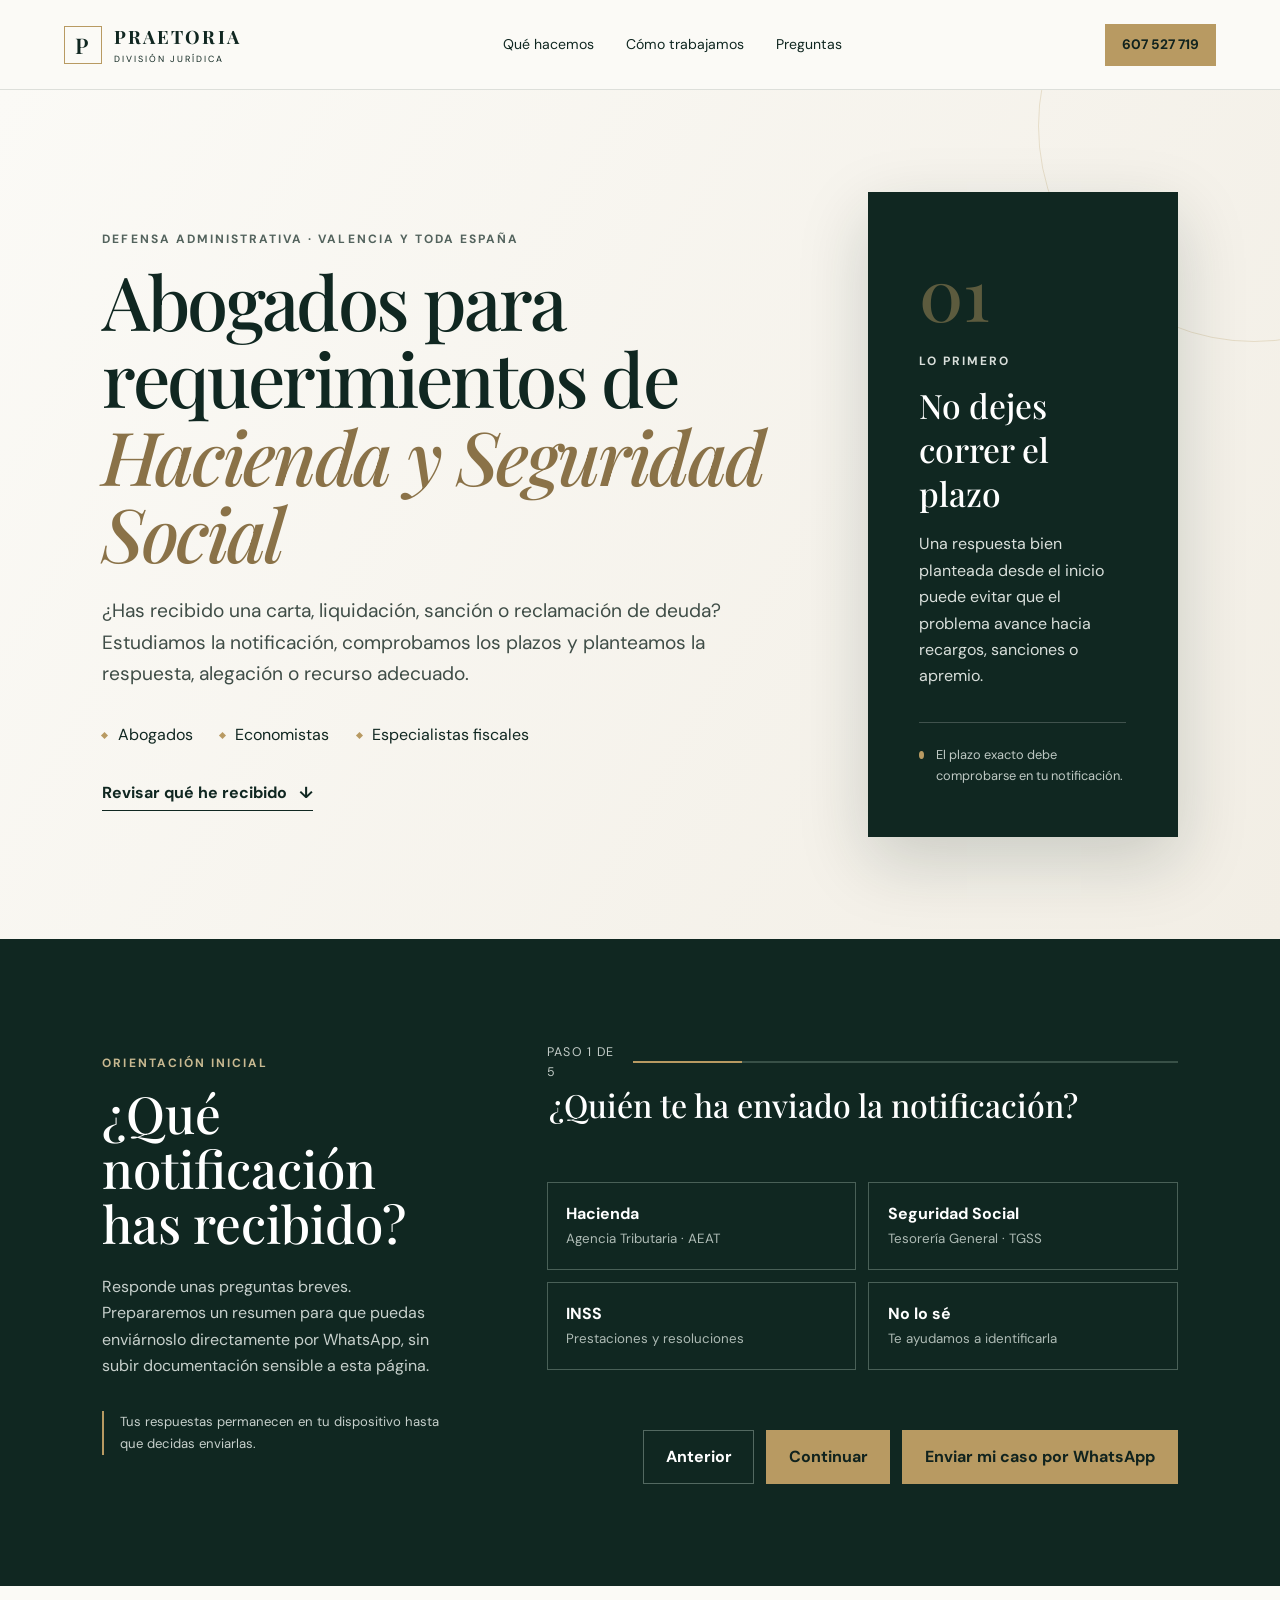
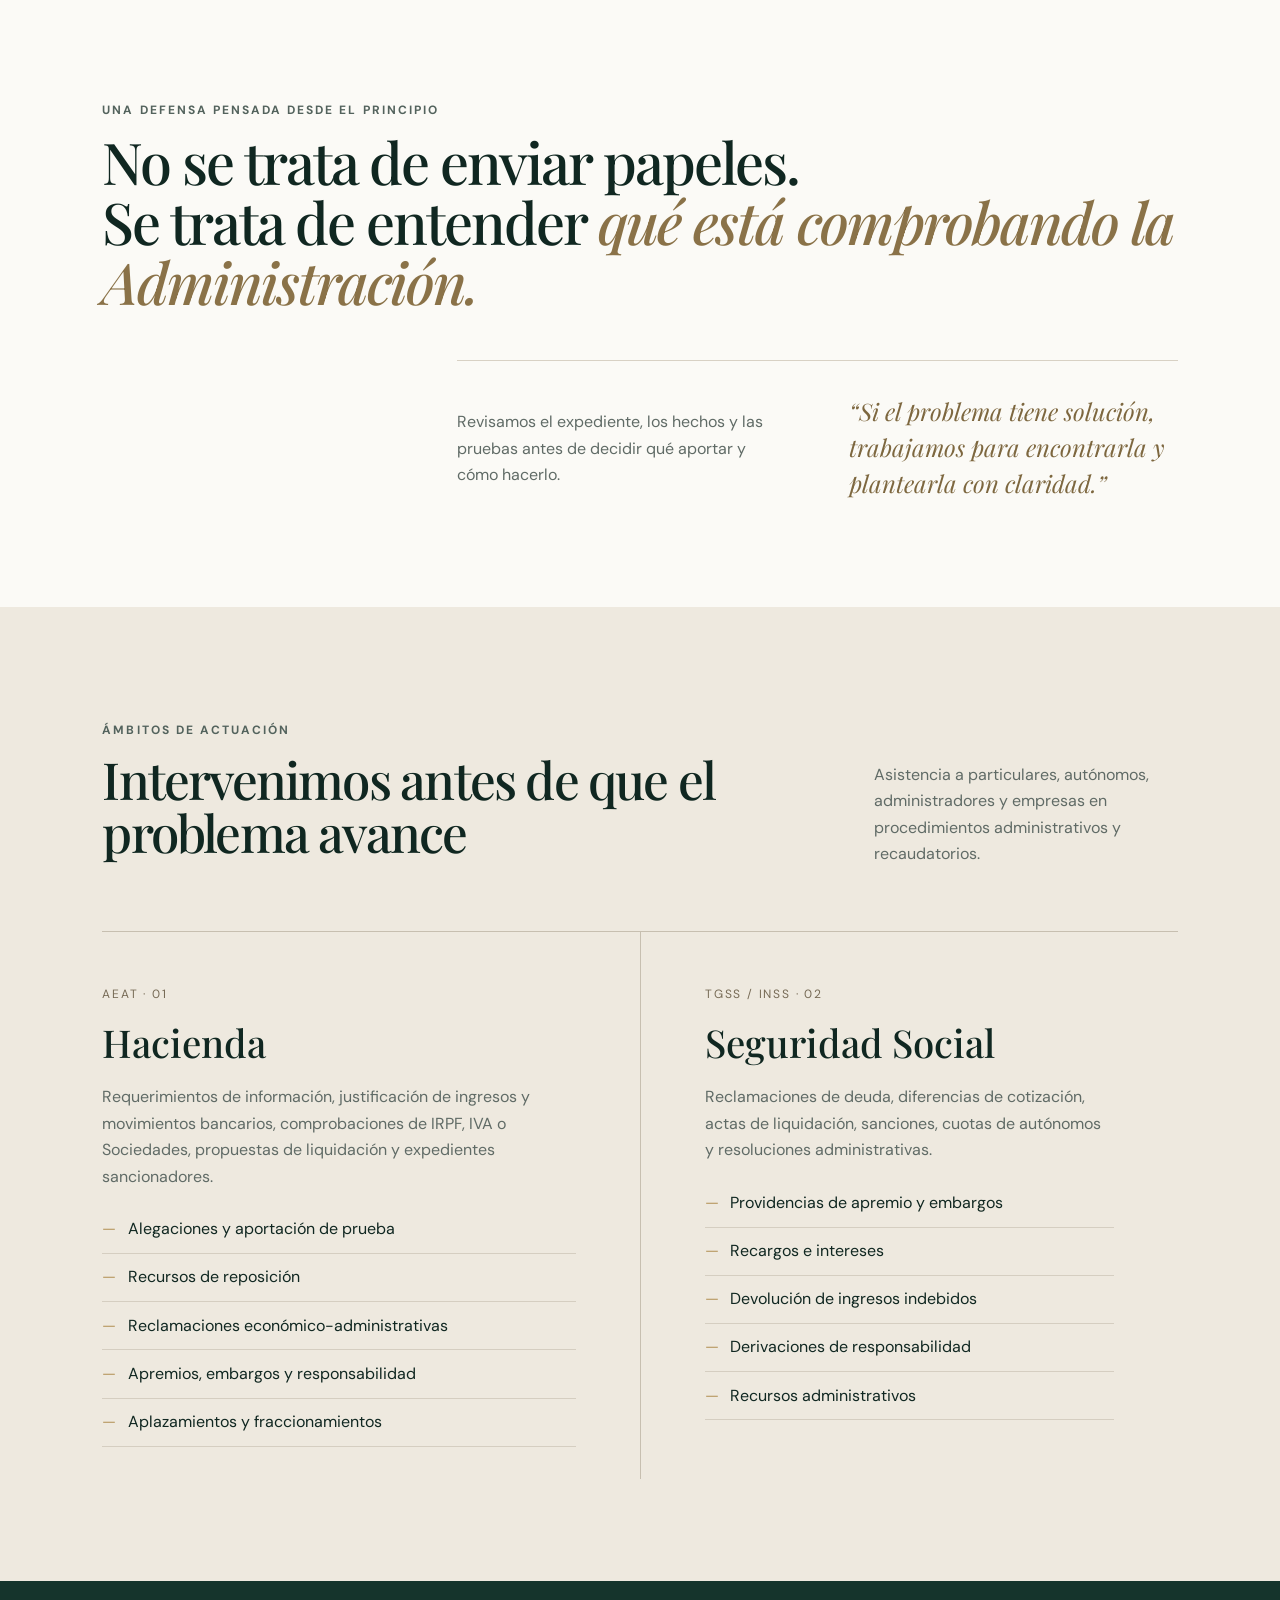
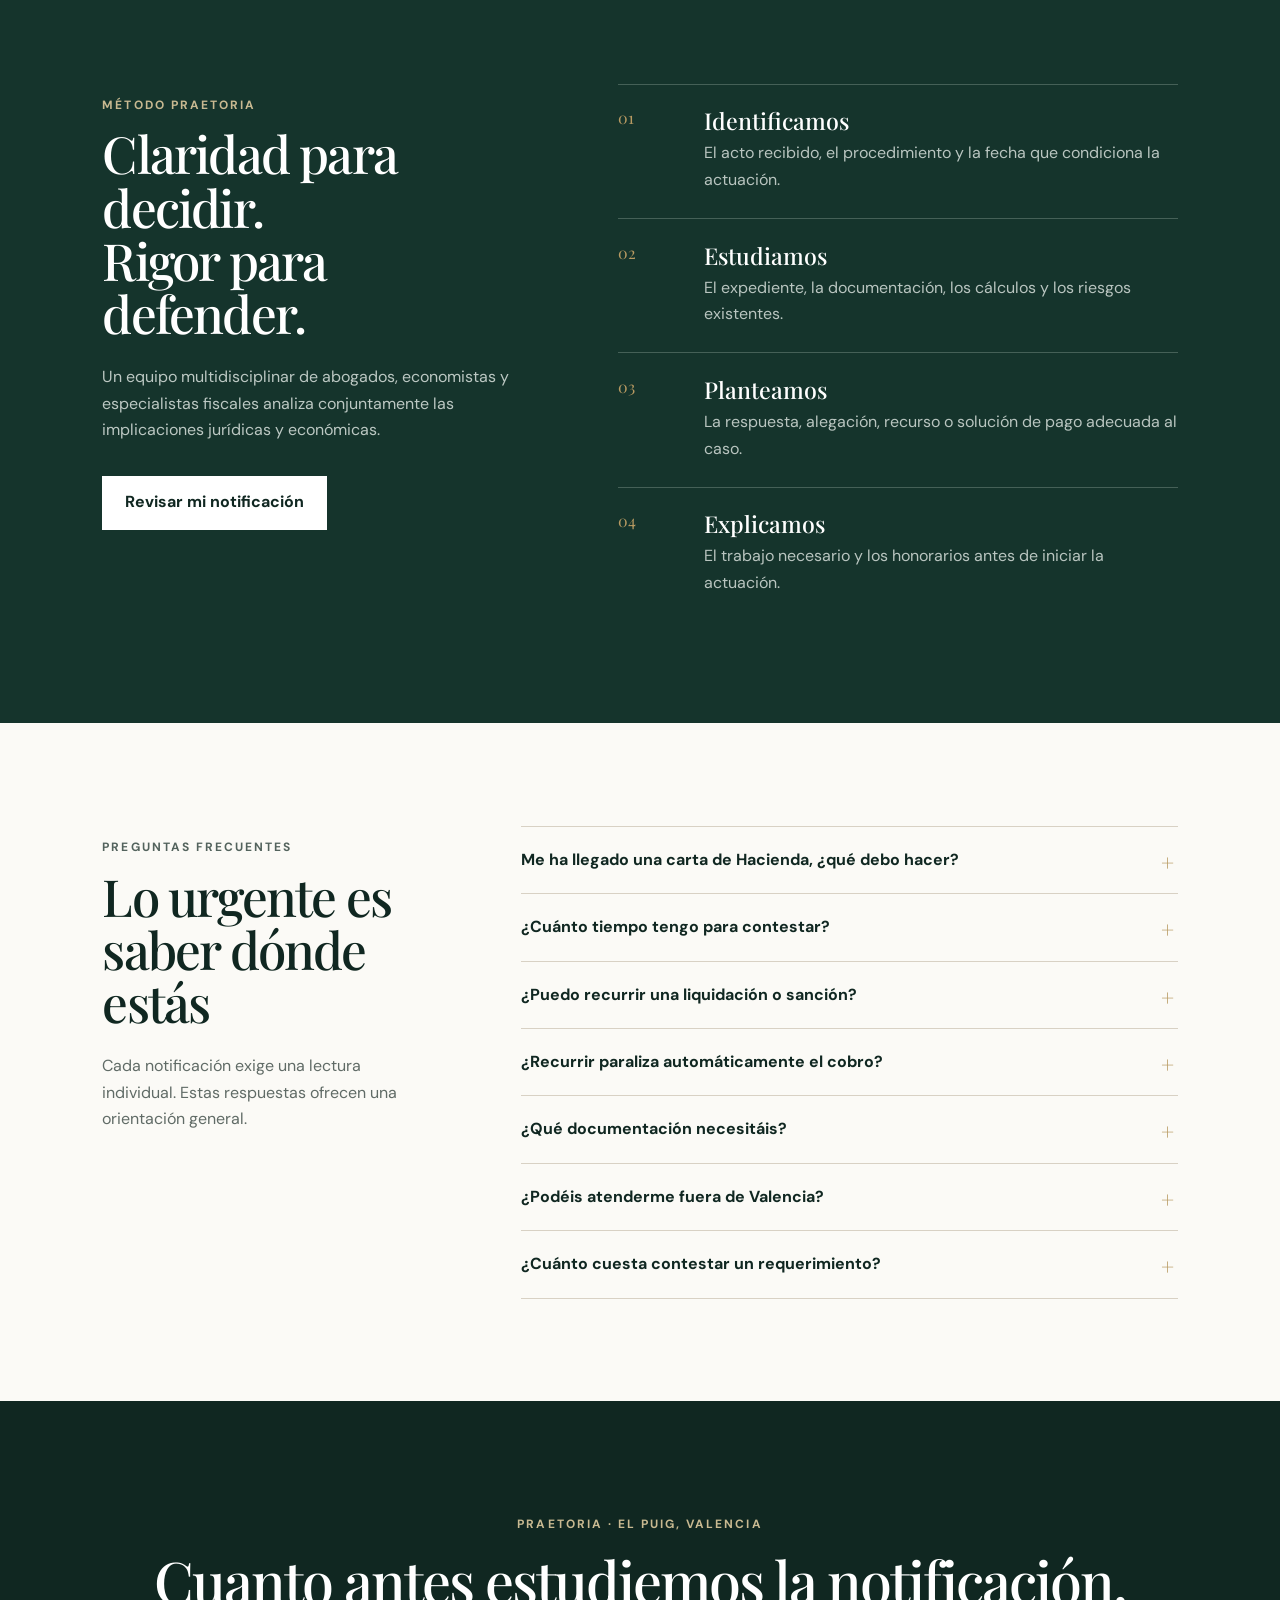
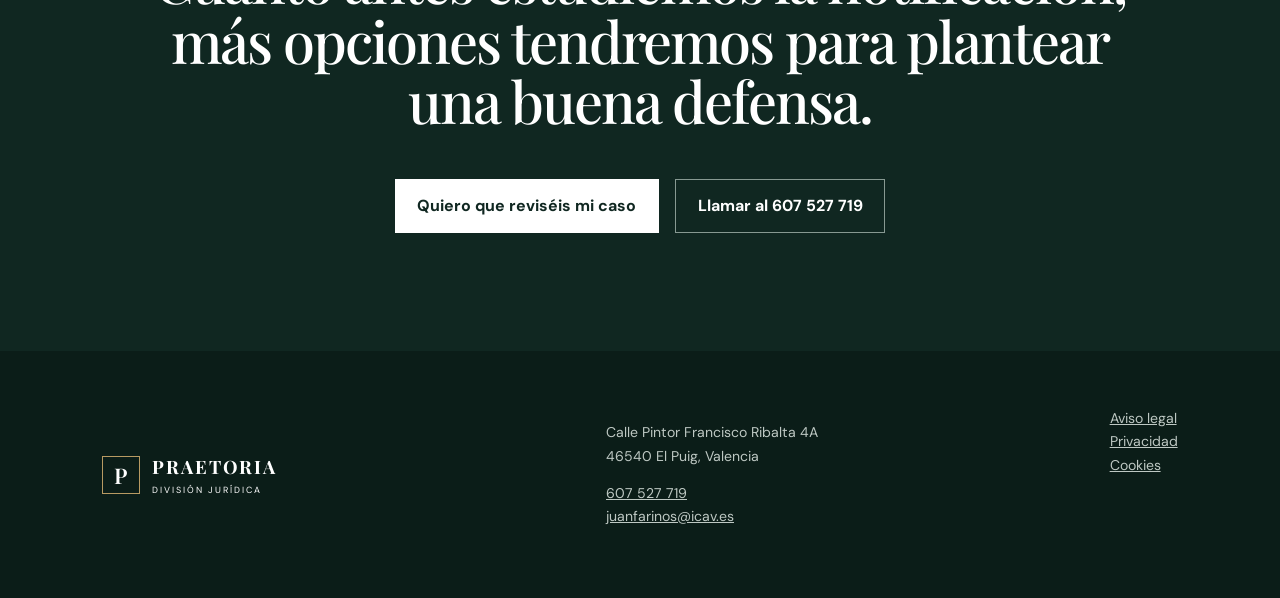
==== index.html @ a4f9fd71 "Add index.html" ====
<!doctype html>
<html lang="es">
<head>
  <meta charset="utf-8">
  <meta name="viewport" content="width=device-width,initial-scale=1">
  <title>Abogado Hacienda y Seguridad Social en Valencia | PRAETORIA</title>
  <meta name="description" content="¿Has recibido un requerimiento, liquidación, sanción o deuda de Hacienda o Seguridad Social? Estudiamos tu caso, los plazos y la respuesta adecuada.">
  <meta name="robots" content="index,follow,max-image-preview:large">
  <link rel="canonical" href="https://praetoriaabogados.es/abogado-hacienda-seguridad-social-valencia/">
  <meta property="og:type" content="website">
  <meta property="og:locale" content="es_ES">
  <meta property="og:title" content="Abogado Hacienda y Seguridad Social en Valencia | PRAETORIA">
  <meta property="og:description" content="Revisamos la notificación, los plazos y las opciones para responder, alegar o recurrir.">
  <meta property="og:url" content="https://praetoriaabogados.es/abogado-hacienda-seguridad-social-valencia/">
  <meta name="theme-color" content="#102721">
  <link rel="preconnect" href="https://fonts.googleapis.com">
  <link rel="preconnect" href="https://fonts.gstatic.com" crossorigin>
  <link href="https://fonts.googleapis.com/css2?family=DM+Sans:wght@400;500;600;700&family=Playfair+Display:wght@500;600&display=swap" rel="stylesheet">
  <link rel="stylesheet" href="styles.css">
  <script type="application/ld+json">
  {
    "@context":"https://schema.org",
    "@type":"LegalService",
    "name":"PRAETORIA División Jurídica",
    "url":"https://praetoriaabogados.es/",
    "telephone":"+34607527719",
    "email":"juanfarinos@icav.es",
    "address":{"@type":"PostalAddress","streetAddress":"Calle Pintor Francisco Ribalta 4A","postalCode":"46540","addressLocality":"El Puig de Santa Maria","addressRegion":"Valencia","addressCountry":"ES"},
    "areaServed":["Valencia","España"],
    "priceRange":"Honorarios según complejidad"
  }
  </script>
  <script type="application/ld+json">
  {
    "@context":"https://schema.org","@type":"FAQPage","mainEntity":[
      {"@type":"Question","name":"Me ha llegado una carta de Hacienda, ¿qué debo hacer?","acceptedAnswer":{"@type":"Answer","text":"No la ignores ni envíes documentación sin revisar antes qué procedimiento se ha iniciado. Conserva la notificación completa y anota cuándo la recibiste o abriste para comprobar el plazo aplicable."}},
      {"@type":"Question","name":"¿Cuánto tiempo tengo para contestar un requerimiento?","acceptedAnswer":{"@type":"Answer","text":"Depende del acto recibido y de la forma y fecha de notificación. El plazo debe verificarse en el documento completo; no conviene esperar al último día."}},
      {"@type":"Question","name":"¿Puedo recurrir una liquidación o sanción?","acceptedAnswer":{"@type":"Answer","text":"En muchos casos existen vías de alegación o recurso, pero deben valorarse el expediente, los hechos, las pruebas, la motivación y el plazo concreto."}},
      {"@type":"Question","name":"¿Recurrir paraliza automáticamente el cobro?","acceptedAnswer":{"@type":"Answer","text":"No siempre. La impugnación y el riesgo recaudatorio deben estudiarse conjuntamente según el acto y la fase del procedimiento."}}
    ]
  }
  </script>
</head>
<body>
  <a class="skip" href="#diagnostico">Ir al diagnóstico</a>
  <header class="site-header">
    <a class="brand" href="https://praetoriaabogados.es/" aria-label="PRAETORIA, inicio">
      <span class="brand-mark">P</span><span><b>PRAETORIA</b><small>DIVISIÓN JURÍDICA</small></span>
    </a>
    <nav aria-label="Navegación principal">
      <a href="#servicios">Qué hacemos</a><a href="#metodo">Cómo trabajamos</a><a href="#preguntas">Preguntas</a>
    </nav>
    <a class="button button-small" href="tel:+34607527719" data-track="phone">607 527 719</a>
  </header>

  <main>
    <section class="hero">
      <div class="hero-copy">
        <p class="eyebrow">Defensa administrativa · Valencia y toda España</p>
        <h1>Abogados para requerimientos de <em>Hacienda y Seguridad Social</em></h1>
        <p class="lead">¿Has recibido una carta, liquidación, sanción o reclamación de deuda? Estudiamos la notificación, comprobamos los plazos y planteamos la respuesta, alegación o recurso adecuado.</p>
        <div class="trust-row" aria-label="Ventajas del servicio">
          <span>Abogados</span><span>Economistas</span><span>Especialistas fiscales</span>
        </div>
        <a class="text-link" href="#diagnostico">Revisar qué he recibido <span aria-hidden="true">↓</span></a>
      </div>
      <aside class="deadline-card">
        <span class="card-number">01</span>
        <p class="eyebrow">Lo primero</p>
        <h2>No dejes correr el plazo</h2>
        <p>Una respuesta bien planteada desde el inicio puede evitar que el problema avance hacia recargos, sanciones o apremio.</p>
        <div class="deadline-line"><span></span><small>El plazo exacto debe comprobarse en tu notificación.</small></div>
      </aside>
    </section>

    <section class="assessment" id="diagnostico" aria-labelledby="diagnostico-title">
      <div class="assessment-intro">
        <p class="eyebrow light">Orientación inicial</p>
        <h2 id="diagnostico-title">¿Qué notificación has recibido?</h2>
        <p>Responde unas preguntas breves. Prepararemos un resumen para que puedas enviárnoslo directamente por WhatsApp, sin subir documentación sensible a esta página.</p>
        <p class="privacy-note">Tus respuestas permanecen en tu dispositivo hasta que decidas enviarlas.</p>
      </div>
      <form id="case-form" novalidate>
        <div class="progress-wrap"><span id="step-label">Paso 1 de 5</span><progress id="progress" value="1" max="5">20%</progress></div>

        <fieldset class="step active" data-step="1">
          <legend>¿Quién te ha enviado la notificación?</legend>
          <div class="option-grid">
            <label class="option"><input type="radio" name="administracion" value="Hacienda / AEAT" required><span><b>Hacienda</b><small>Agencia Tributaria · AEAT</small></span></label>
            <label class="option"><input type="radio" name="administracion" value="Seguridad Social / TGSS"><span><b>Seguridad Social</b><small>Tesorería General · TGSS</small></span></label>
            <label class="option"><input type="radio" name="administracion" value="INSS"><span><b>INSS</b><small>Prestaciones y resoluciones</small></span></label>
            <label class="option"><input type="radio" name="administracion" value="No lo sé"><span><b>No lo sé</b><small>Te ayudamos a identificarla</small></span></label>
          </div>
        </fieldset>

        <fieldset class="step" data-step="2">
          <legend>¿Qué tipo de documento parece ser?</legend>
          <label class="field"><span>Selecciona la opción más parecida</span><select name="tipo" required><option value="">Seleccionar…</option></select></label>
          <p class="field-help">No pasa nada si no sabes identificarlo. Para confirmarlo necesitaremos revisar el documento completo.</p>
        </fieldset>

        <fieldset class="step" data-step="3">
          <legend>¿Cuándo lo recibiste?</legend>
          <div class="two-cols">
            <label class="field"><span>Fecha de recepción o apertura</span><input type="date" name="fecha_recepcion" required></label>
            <label class="field"><span>Fecha límite indicada <i>(si la conoces)</i></span><input type="date" name="fecha_limite"></label>
          </div>
          <div class="warning"><b>No esperes al último día.</b> Algunos plazos son breves y dejarlos transcurrir puede limitar las posibilidades de defensa.</div>
        </fieldset>

        <fieldset class="step" data-step="4">
          <legend>Cuéntanos brevemente qué ocurre</legend>
          <label class="field"><span>Importe aproximado <i>(opcional)</i></span><select name="importe"><option>No aparece ninguna cantidad</option><option>Menos de 3.000 €</option><option>Entre 3.000 € y 10.000 €</option><option>Entre 10.000 € y 50.000 €</option><option>Más de 50.000 €</option><option>No lo sé</option></select></label>
          <label class="field"><span>Descripción breve</span><textarea name="descripcion" rows="4" maxlength="900" required placeholder="Por ejemplo: Hacienda me solicita justificar varios ingresos recibidos en mi cuenta…"></textarea><small class="counter">0/900</small></label>
        </fieldset>

        <fieldset class="step" data-step="5">
          <legend>¿Cómo podemos contactar contigo?</legend>
          <div class="two-cols">
            <label class="field"><span>Nombre</span><input type="text" name="nombre" autocomplete="name" required></label>
            <label class="field"><span>Teléfono</span><input type="tel" name="telefono" autocomplete="tel" inputmode="tel" required></label>
          </div>
          <label class="field"><span>Correo electrónico <i>(opcional)</i></span><input type="email" name="email" autocomplete="email"></label>
          <label class="consent"><input type="checkbox" name="consentimiento" required><span>He leído y acepto la <a href="https://praetoriaabogados.es/politica-de-privacidad/" target="_blank" rel="noopener">Política de Privacidad</a>.</span></label>
          <p class="legal-small">Enviar esta información no crea una relación abogado-cliente ni suspende o interrumpe ningún plazo administrativo.</p>
        </fieldset>

        <div class="form-error" id="form-error" role="alert" aria-live="polite"></div>
        <div class="form-actions"><button class="button button-ghost" type="button" id="prev" hidden>Anterior</button><button class="button" type="button" id="next">Continuar</button><button class="button" type="submit" id="submit" hidden>Enviar mi caso por WhatsApp</button></div>
      </form>
      <div class="success" id="success" hidden tabindex="-1">
        <p class="eyebrow light">Resumen preparado</p>
        <h3>Tu asunto necesita una revisión individual</h3>
        <p>Debemos comprobar el documento completo, la fecha de notificación, el procedimiento iniciado y la documentación relacionada.</p>
        <a id="whatsapp-link" class="button button-white" href="#" target="_blank" rel="noopener">Abrir WhatsApp y enviar</a>
        <a id="email-link" class="text-link light-link" href="#">Prefiero enviarlo por correo</a>
        <button id="restart" class="plain-button" type="button">Corregir mis respuestas</button>
      </div>
    </section>

    <section class="promise">
      <p class="eyebrow">Una defensa pensada desde el principio</p>
      <h2>No se trata de enviar papeles.<br>Se trata de entender <em>qué está comprobando la Administración.</em></h2>
      <div class="promise-grid"><p>Revisamos el expediente, los hechos y las pruebas antes de decidir qué aportar y cómo hacerlo.</p><blockquote>“Si el problema tiene solución, trabajamos para encontrarla y plantearla con claridad.”</blockquote></div>
    </section>

    <section class="services" id="servicios">
      <div class="section-heading"><div><p class="eyebrow">Ámbitos de actuación</p><h2>Intervenimos antes de que el problema avance</h2></div><p>Asistencia a particulares, autónomos, administradores y empresas en procedimientos administrativos y recaudatorios.</p></div>
      <div class="service-columns">
        <article><span class="service-index">AEAT · 01</span><h3>Hacienda</h3><p>Requerimientos de información, justificación de ingresos y movimientos bancarios, comprobaciones de IRPF, IVA o Sociedades, propuestas de liquidación y expedientes sancionadores.</p><ul><li>Alegaciones y aportación de prueba</li><li>Recursos de reposición</li><li>Reclamaciones económico-administrativas</li><li>Apremios, embargos y responsabilidad</li><li>Aplazamientos y fraccionamientos</li></ul></article>
        <article><span class="service-index">TGSS / INSS · 02</span><h3>Seguridad Social</h3><p>Reclamaciones de deuda, diferencias de cotización, actas de liquidación, sanciones, cuotas de autónomos y resoluciones administrativas.</p><ul><li>Providencias de apremio y embargos</li><li>Recargos e intereses</li><li>Devolución de ingresos indebidos</li><li>Derivaciones de responsabilidad</li><li>Recursos administrativos</li></ul></article>
      </div>
    </section>

    <section class="method" id="metodo">
      <div><p class="eyebrow light">Método PRAETORIA</p><h2>Claridad para decidir.<br>Rigor para defender.</h2><p>Un equipo multidisciplinar de abogados, economistas y especialistas fiscales analiza conjuntamente las implicaciones jurídicas y económicas.</p><a class="button button-white" href="#diagnostico">Revisar mi notificación</a></div>
      <ol><li><span>01</span><div><h3>Identificamos</h3><p>El acto recibido, el procedimiento y la fecha que condiciona la actuación.</p></div></li><li><span>02</span><div><h3>Estudiamos</h3><p>El expediente, la documentación, los cálculos y los riesgos existentes.</p></div></li><li><span>03</span><div><h3>Planteamos</h3><p>La respuesta, alegación, recurso o solución de pago adecuada al caso.</p></div></li><li><span>04</span><div><h3>Explicamos</h3><p>El trabajo necesario y los honorarios antes de iniciar la actuación.</p></div></li></ol>
    </section>

    <section class="faq" id="preguntas">
      <div><p class="eyebrow">Preguntas frecuentes</p><h2>Lo urgente es saber dónde estás</h2><p>Cada notificación exige una lectura individual. Estas respuestas ofrecen una orientación general.</p></div>
      <div class="accordion">
        <details><summary>Me ha llegado una carta de Hacienda, ¿qué debo hacer?</summary><p>No la ignores ni envíes documentación sin revisar antes qué procedimiento se ha iniciado. Conserva la notificación completa y anota cuándo la recibiste o abriste.</p></details>
        <details><summary>¿Cuánto tiempo tengo para contestar?</summary><p>Depende del acto y de la forma y fecha de notificación. El plazo debe verificarse en el documento completo; no conviene esperar al último día.</p></details>
        <details><summary>¿Puedo recurrir una liquidación o sanción?</summary><p>En muchos casos existen vías de alegación o recurso. Deben revisarse el expediente, los hechos, las pruebas, la motivación y el plazo concreto.</p></details>
        <details><summary>¿Recurrir paraliza automáticamente el cobro?</summary><p>No siempre. La impugnación y el riesgo recaudatorio deben analizarse conjuntamente según el acto y la fase del procedimiento.</p></details>
        <details><summary>¿Qué documentación necesitáis?</summary><p>La notificación completa, la fecha de recepción o apertura, los documentos relacionados y una explicación breve de lo sucedido.</p></details>
        <details><summary>¿Podéis atenderme fuera de Valencia?</summary><p>Sí. Muchos procedimientos se tramitan electrónicamente, por lo que podemos estudiar documentación y preparar actuaciones en toda España.</p></details>
        <details><summary>¿Cuánto cuesta contestar un requerimiento?</summary><p>Depende de la complejidad, el volumen de documentación y la actuación necesaria. Antes de comenzar te explicaremos el trabajo y los honorarios.</p></details>
      </div>
    </section>

    <section class="final-cta"><p class="eyebrow light">PRAETORIA · El Puig, Valencia</p><h2>Cuanto antes estudiemos la notificación, más opciones tendremos para plantear una buena defensa.</h2><div><a class="button button-white" href="#diagnostico">Quiero que reviséis mi caso</a><a class="button button-outline-light" href="tel:+34607527719" data-track="phone">Llamar al 607 527 719</a></div></section>
  </main>

  <footer><a class="brand footer-brand" href="https://praetoriaabogados.es/"><span class="brand-mark">P</span><span><b>PRAETORIA</b><small>DIVISIÓN JURÍDICA</small></span></a><div><p>Calle Pintor Francisco Ribalta 4A<br>46540 El Puig, Valencia</p><p><a href="tel:+34607527719">607 527 719</a><br><a href="mailto:juanfarinos@icav.es">juanfarinos@icav.es</a></p></div><div class="footer-links"><a href="https://praetoriaabogados.es/aviso-legal/">Aviso legal</a><a href="https://praetoriaabogados.es/politica-de-privacidad/">Privacidad</a><a href="https://praetoriaabogados.es/politica-de-cookies/">Cookies</a></div></footer>
  <a class="mobile-call" href="tel:+34607527719" data-track="phone">Llamar al despacho</a>
  <script src="app.js" defer></script>
</body>
</html>
---- styles.css ----
:root{--ink:#102721;--ink-2:#183a31;--cream:#f3efe7;--paper:#fbfaf6;--gold:#b89a62;--line:#d8d1c4;--muted:#606b66;--white:#fff;--danger:#8d3b2f;--serif:"Playfair Display",Georgia,serif;--sans:"DM Sans",Arial,sans-serif}
*{box-sizing:border-box}html{scroll-behavior:smooth}body{margin:0;background:var(--paper);color:var(--ink);font-family:var(--sans);font-size:16px;line-height:1.65}a{color:inherit}button,input,select,textarea{font:inherit}.skip{position:absolute;left:-999px;top:0;background:#fff;padding:.75rem;z-index:99}.skip:focus{left:1rem}.site-header{height:90px;display:flex;align-items:center;justify-content:space-between;gap:2rem;padding:0 clamp(1.25rem,5vw,5.5rem);border-bottom:1px solid rgba(16,39,33,.13);background:rgba(251,250,246,.94);position:sticky;top:0;z-index:20;backdrop-filter:blur(12px)}.brand{display:flex;align-items:center;gap:.75rem;text-decoration:none;letter-spacing:.13em}.brand-mark{width:38px;height:38px;display:grid;place-items:center;border:1px solid var(--gold);font:600 1.35rem var(--serif)}.brand b,.brand small{display:block}.brand b{font-family:var(--serif);font-size:1.15rem}.brand small{font-size:.56rem;letter-spacing:.22em}.site-header nav{display:flex;gap:2rem;font-size:.88rem}.site-header nav a{text-decoration:none}.site-header nav a:hover{text-decoration:underline;text-underline-offset:5px}.button{display:inline-flex;justify-content:center;align-items:center;min-height:52px;padding:.8rem 1.35rem;border:1px solid var(--gold);border-radius:0;background:var(--gold);color:#11231e;font-weight:700;text-decoration:none;cursor:pointer;transition:.2s}.button:hover{background:#c8aa72;border-color:#c8aa72;transform:translateY(-1px)}.button:focus-visible,a:focus-visible,input:focus-visible,select:focus-visible,textarea:focus-visible,summary:focus-visible{outline:3px solid #d8b66e;outline-offset:3px}.button-small{min-height:42px;padding:.5rem 1rem;font-size:.86rem}.hero{min-height:680px;display:grid;grid-template-columns:minmax(0,1.55fr) minmax(310px,.65fr);gap:clamp(2rem,7vw,8rem);align-items:center;padding:clamp(4rem,8vw,8rem) clamp(1.25rem,8vw,9rem);background:linear-gradient(120deg,#fbfaf6 0%,#f2eee5 100%);position:relative;overflow:hidden}.hero:after{content:"";position:absolute;width:430px;height:430px;border:1px solid rgba(184,154,98,.25);border-radius:50%;right:-190px;top:-180px}.eyebrow{text-transform:uppercase;letter-spacing:.17em;font-size:.75rem;font-weight:700;color:#53635d}.eyebrow.light{color:#c8b991}.hero h1,.promise h2,.section-heading h2,.method h2,.faq h2,.final-cta h2{font:500 clamp(2.65rem,5.8vw,5.7rem)/1.04 var(--serif);letter-spacing:-.035em;margin:.65rem 0 1.5rem}.hero h1{max-width:900px}.hero h1 em,.promise h2 em{color:#8a7248;font-style:italic}.lead{font-size:clamp(1.05rem,1.5vw,1.3rem);max-width:720px;color:#3f4d47}.trust-row{display:flex;flex-wrap:wrap;gap:.7rem 1.7rem;margin:2rem 0}.trust-row span:before{content:"";display:inline-block;width:5px;height:5px;background:var(--gold);transform:rotate(45deg);margin-right:.65rem;vertical-align:middle}.text-link{display:inline-flex;gap:.7rem;font-weight:700;text-decoration:none;border-bottom:1px solid;padding-bottom:.2rem}.deadline-card{background:var(--ink);color:white;padding:clamp(2rem,4vw,3.3rem);position:relative;z-index:1;box-shadow:0 24px 65px rgba(16,39,33,.18)}.card-number{color:var(--gold);font:500 4.5rem var(--serif);opacity:.45}.deadline-card h2{font:500 2.1rem var(--serif);margin:.3rem 0 1rem}.deadline-card p{color:#d9dfdb}.deadline-line{margin-top:2rem;padding-top:1.3rem;border-top:1px solid rgba(255,255,255,.2);display:flex;gap:.8rem}.deadline-line span{width:8px;height:8px;border-radius:50%;background:var(--gold);margin-top:.45rem}.deadline-line small{font-size:.8rem;color:#bfc9c4}.assessment{background:var(--ink);color:white;padding:clamp(4rem,8vw,7.5rem) clamp(1.25rem,8vw,9rem);display:grid;grid-template-columns:.72fr 1.28fr;gap:clamp(3rem,7vw,8rem)}.assessment-intro h2{font:500 clamp(2.2rem,4vw,4rem)/1.08 var(--serif);margin:.5rem 0 1.4rem}.assessment-intro>p:not(.eyebrow){color:#c7d0cc}.privacy-note{font-size:.82rem;border-left:2px solid var(--gold);padding-left:1rem;margin-top:2rem}.progress-wrap{display:flex;align-items:center;gap:1rem;color:#c3ccc8;font-size:.78rem;text-transform:uppercase;letter-spacing:.1em}progress{width:100%;height:2px;border:0;background:#385047}progress::-webkit-progress-bar{background:#385047}progress::-webkit-progress-value{background:var(--gold)}progress::-moz-progress-bar{background:var(--gold)}fieldset{border:0;padding:2rem 0 0;margin:0}.step{display:none}.step.active{display:block;animation:fade .25s ease}@keyframes fade{from{opacity:0;transform:translateY(7px)}}legend{font:500 clamp(1.45rem,2.5vw,2.15rem) var(--serif);margin-bottom:1.5rem}.option-grid{display:grid;grid-template-columns:1fr 1fr;gap:.75rem}.option{display:block;cursor:pointer}.option input{position:absolute;opacity:0}.option span{display:flex;flex-direction:column;border:1px solid #496057;padding:1.15rem;min-height:88px;transition:.2s}.option small{color:#aebbb5}.option input:checked+span{border-color:var(--gold);background:#1c3b32;box-shadow:inset 3px 0 var(--gold)}.option input:focus-visible+span{outline:3px solid var(--gold);outline-offset:2px}.field{display:block;margin-bottom:1.1rem}.field>span{display:block;font-weight:600;margin-bottom:.4rem}.field i{font-style:normal;color:#aebbb5;font-weight:400}.field input,.field select,.field textarea{width:100%;border:1px solid #496057;background:#153029;color:white;padding:.85rem 1rem;border-radius:0}.field input,.field select{min-height:52px}.field select option{color:#111}.field textarea{resize:vertical}.field-help,.counter,.legal-small{font-size:.78rem;color:#aebbb5}.counter{display:block;text-align:right}.two-cols{display:grid;grid-template-columns:1fr 1fr;gap:1rem}.warning{border-left:2px solid var(--gold);background:#18372e;padding:1rem 1.1rem;color:#d9e0dd;font-size:.9rem}.consent{display:flex;gap:.75rem;align-items:flex-start;margin:1rem 0}.consent input{margin-top:.35rem;width:18px;height:18px;accent-color:var(--gold)}.consent a{color:#d9c48f}.form-actions{display:flex;justify-content:flex-end;gap:.75rem;margin-top:1.5rem}.button-ghost{background:transparent;color:white;border-color:#536961}.button-ghost:hover{background:#18372e;border-color:#6c8179}.form-error{color:#ffd3ca;min-height:1.5rem;margin-top:.75rem}.success{padding-top:2rem}.success h3{font:500 2.3rem var(--serif);margin:.5rem 0 1rem}.success p{color:#c7d0cc;max-width:650px}.button-white{background:white;border-color:white;color:var(--ink);margin:1rem 1rem 1rem 0}.light-link{color:white;margin:1rem}.plain-button{display:block;background:none;border:0;color:#bfc9c4;text-decoration:underline;cursor:pointer;padding:.5rem 0}.promise,.services,.faq{padding:clamp(4rem,8vw,8rem) clamp(1.25rem,8vw,9rem)}.promise h2{font-size:clamp(2.35rem,4.5vw,4.7rem);max-width:1100px}.promise-grid{margin-left:33%;display:grid;grid-template-columns:1fr 1fr;gap:4rem;margin-top:3rem;padding-top:2rem;border-top:1px solid var(--line)}.promise-grid p{color:var(--muted)}blockquote{font:italic 1.5rem/1.5 var(--serif);margin:0;color:#7d673f}.services{background:#eee9df}.section-heading{display:grid;grid-template-columns:1.4fr .6fr;gap:4rem;align-items:end}.section-heading h2{font-size:clamp(2.3rem,4vw,4.2rem)}.section-heading>p{color:var(--muted)}.service-columns{display:grid;grid-template-columns:1fr 1fr;margin-top:3rem;border-top:1px solid #c7bfb0}.service-columns article{padding:3rem 5vw 1rem 0}.service-columns article+article{padding-left:5vw;border-left:1px solid #c7bfb0}.service-index{font-size:.75rem;letter-spacing:.15em;color:#766a55}.service-columns h3{font:500 2.4rem var(--serif);margin:.6rem 0}.service-columns p{color:var(--muted)}.service-columns ul{list-style:none;padding:0}.service-columns li{padding:.65rem 0;border-bottom:1px solid #d5cec1}.service-columns li:before{content:"—";color:var(--gold);margin-right:.7rem}.method{background:#15342c;color:white;padding:clamp(4rem,8vw,7.5rem) clamp(1.25rem,8vw,9rem);display:grid;grid-template-columns:.85fr 1.15fr;gap:8vw}.method h2{font-size:clamp(2.4rem,4vw,4.3rem)}.method>div>p:not(.eyebrow){color:#bcc8c3}.method ol{list-style:none;padding:0;margin:0}.method li{display:grid;grid-template-columns:70px 1fr;gap:1rem;border-top:1px solid #456057;padding:1.3rem 0}.method li>span{color:var(--gold);font-family:var(--serif)}.method h3{margin:0;font:500 1.45rem var(--serif)}.method li p{margin:.25rem 0;color:#b9c5c0}.faq{display:grid;grid-template-columns:.65fr 1.35fr;gap:8vw}.faq h2{font-size:clamp(2.4rem,4vw,4.2rem)}.faq>div>p:not(.eyebrow){color:var(--muted)}details{border-top:1px solid var(--line);padding:1.25rem 0}details:last-child{border-bottom:1px solid var(--line)}summary{font-weight:700;cursor:pointer;list-style:none;padding-right:2rem;position:relative}summary:after{content:"+";position:absolute;right:.2rem;font:1.4rem var(--serif);color:var(--gold)}details[open] summary:after{content:"−"}details p{color:var(--muted);padding-right:2rem}.final-cta{text-align:center;background:var(--ink);color:white;padding:clamp(4rem,8vw,7rem) max(1.25rem,10vw)}.final-cta h2{font-size:clamp(2.3rem,4.5vw,4.7rem);max-width:1050px;margin:1rem auto 2rem}.button-outline-light{background:transparent;border-color:#879992;color:white;margin:1rem 0}.button-outline-light:hover{background:#1d3b33;border-color:white}footer{padding:3.5rem clamp(1.25rem,8vw,9rem);display:grid;grid-template-columns:1fr 1fr auto;gap:3rem;background:#0b1d18;color:#bec8c3;font-size:.88rem}.footer-brand{color:white}.footer-links{display:flex;flex-direction:column}.mobile-call{display:none}
@media(max-width:850px){.site-header{height:74px}.site-header nav,.site-header>.button{display:none}.hero{grid-template-columns:1fr;min-height:auto;padding-top:4rem}.assessment,.method,.faq{grid-template-columns:1fr}.assessment{gap:2rem}.promise-grid{margin-left:0}.section-heading{grid-template-columns:1fr;gap:1rem}.service-columns{grid-template-columns:1fr}.service-columns article+article{border-left:0;border-top:1px solid #c7bfb0;padding-left:0}.method{gap:3rem}footer{grid-template-columns:1fr 1fr}.footer-brand{grid-column:1/-1}.mobile-call{display:block;position:fixed;z-index:30;bottom:.8rem;left:1rem;right:1rem;background:var(--gold);color:var(--ink);text-align:center;padding:.8rem;text-decoration:none;font-weight:700;box-shadow:0 8px 35px rgba(0,0,0,.25)}body{padding-bottom:4.4rem}}
@media(max-width:560px){.hero h1{font-size:2.7rem}.deadline-card{padding:1.7rem}.option-grid,.two-cols,.promise-grid{grid-template-columns:1fr}.form-actions{flex-wrap:wrap}.form-actions .button{flex:1}.promise-grid{gap:1.5rem}.service-columns article{padding-right:0}.final-cta .button{width:100%;margin:.45rem 0}footer{grid-template-columns:1fr}.brand b{font-size:1rem}}
@media(prefers-reduced-motion:reduce){html{scroll-behavior:auto}*,*:before,*:after{animation:none!important;transition:none!important}}
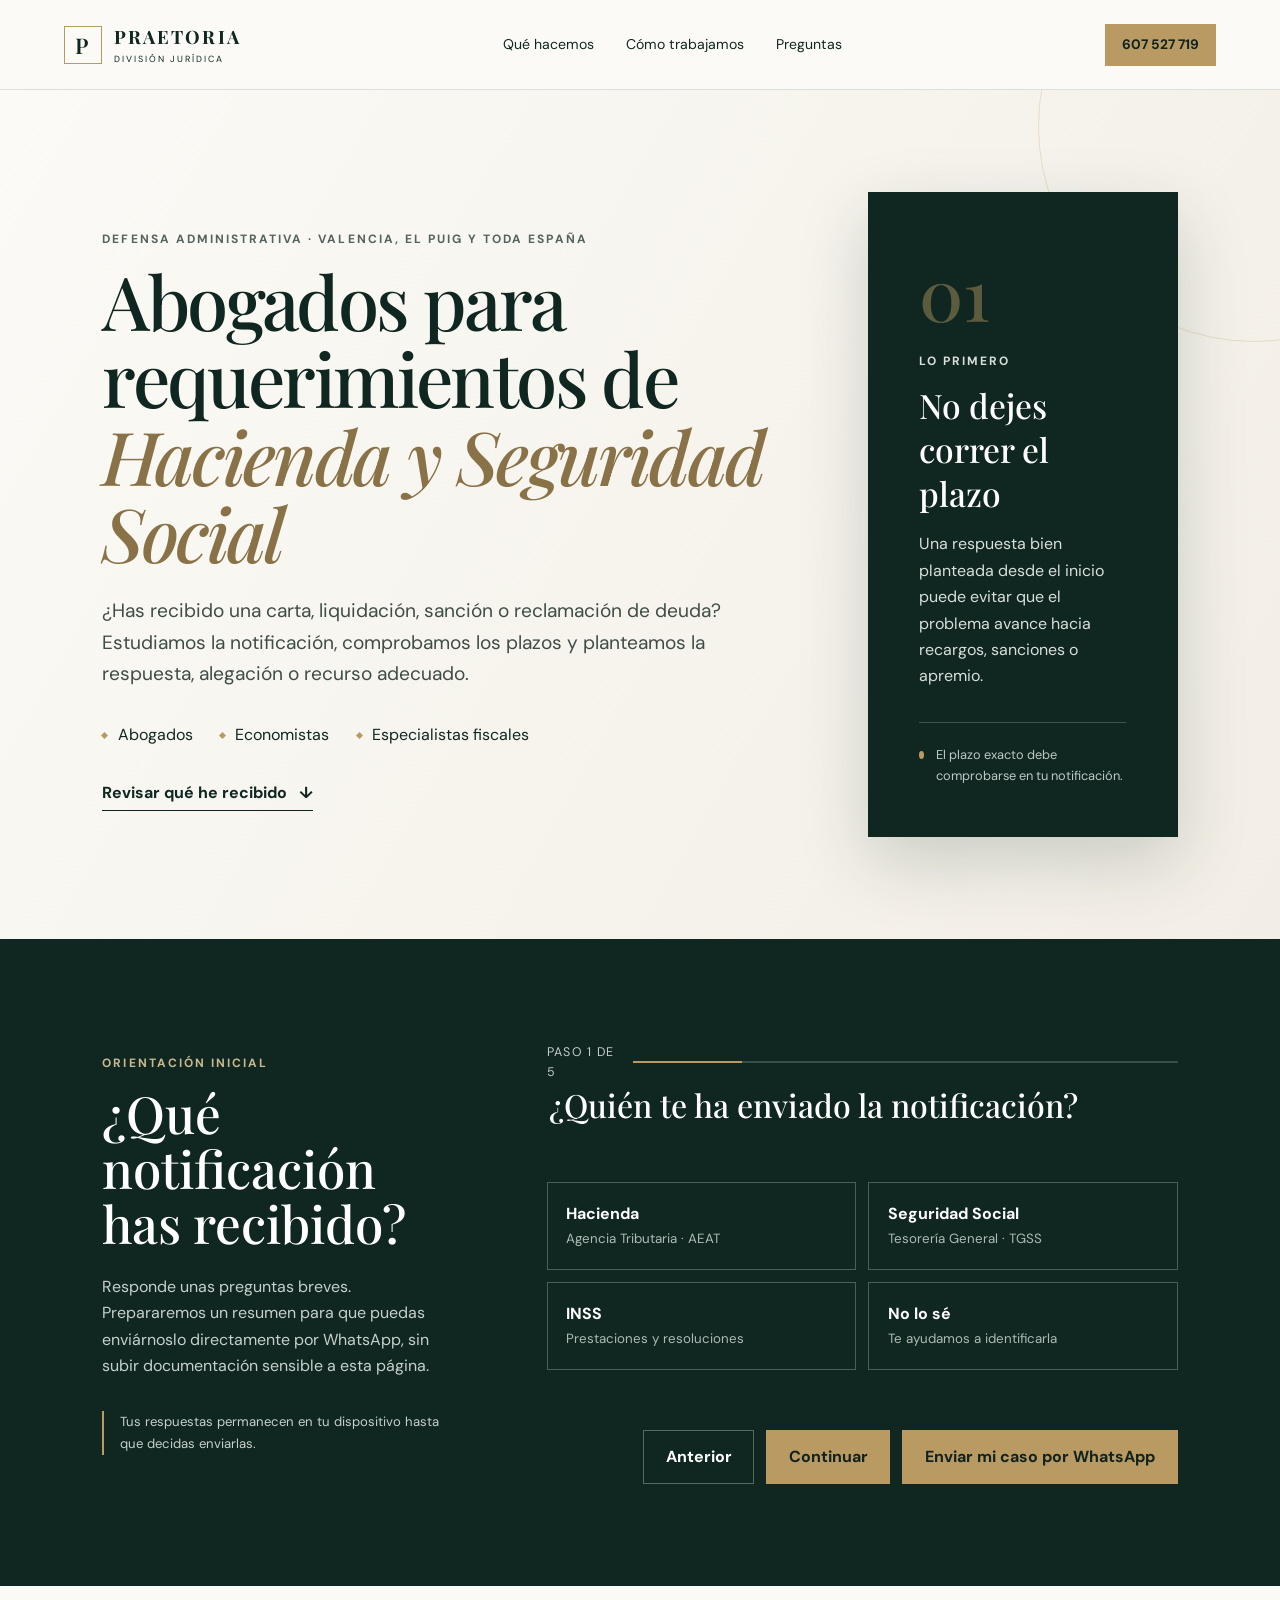
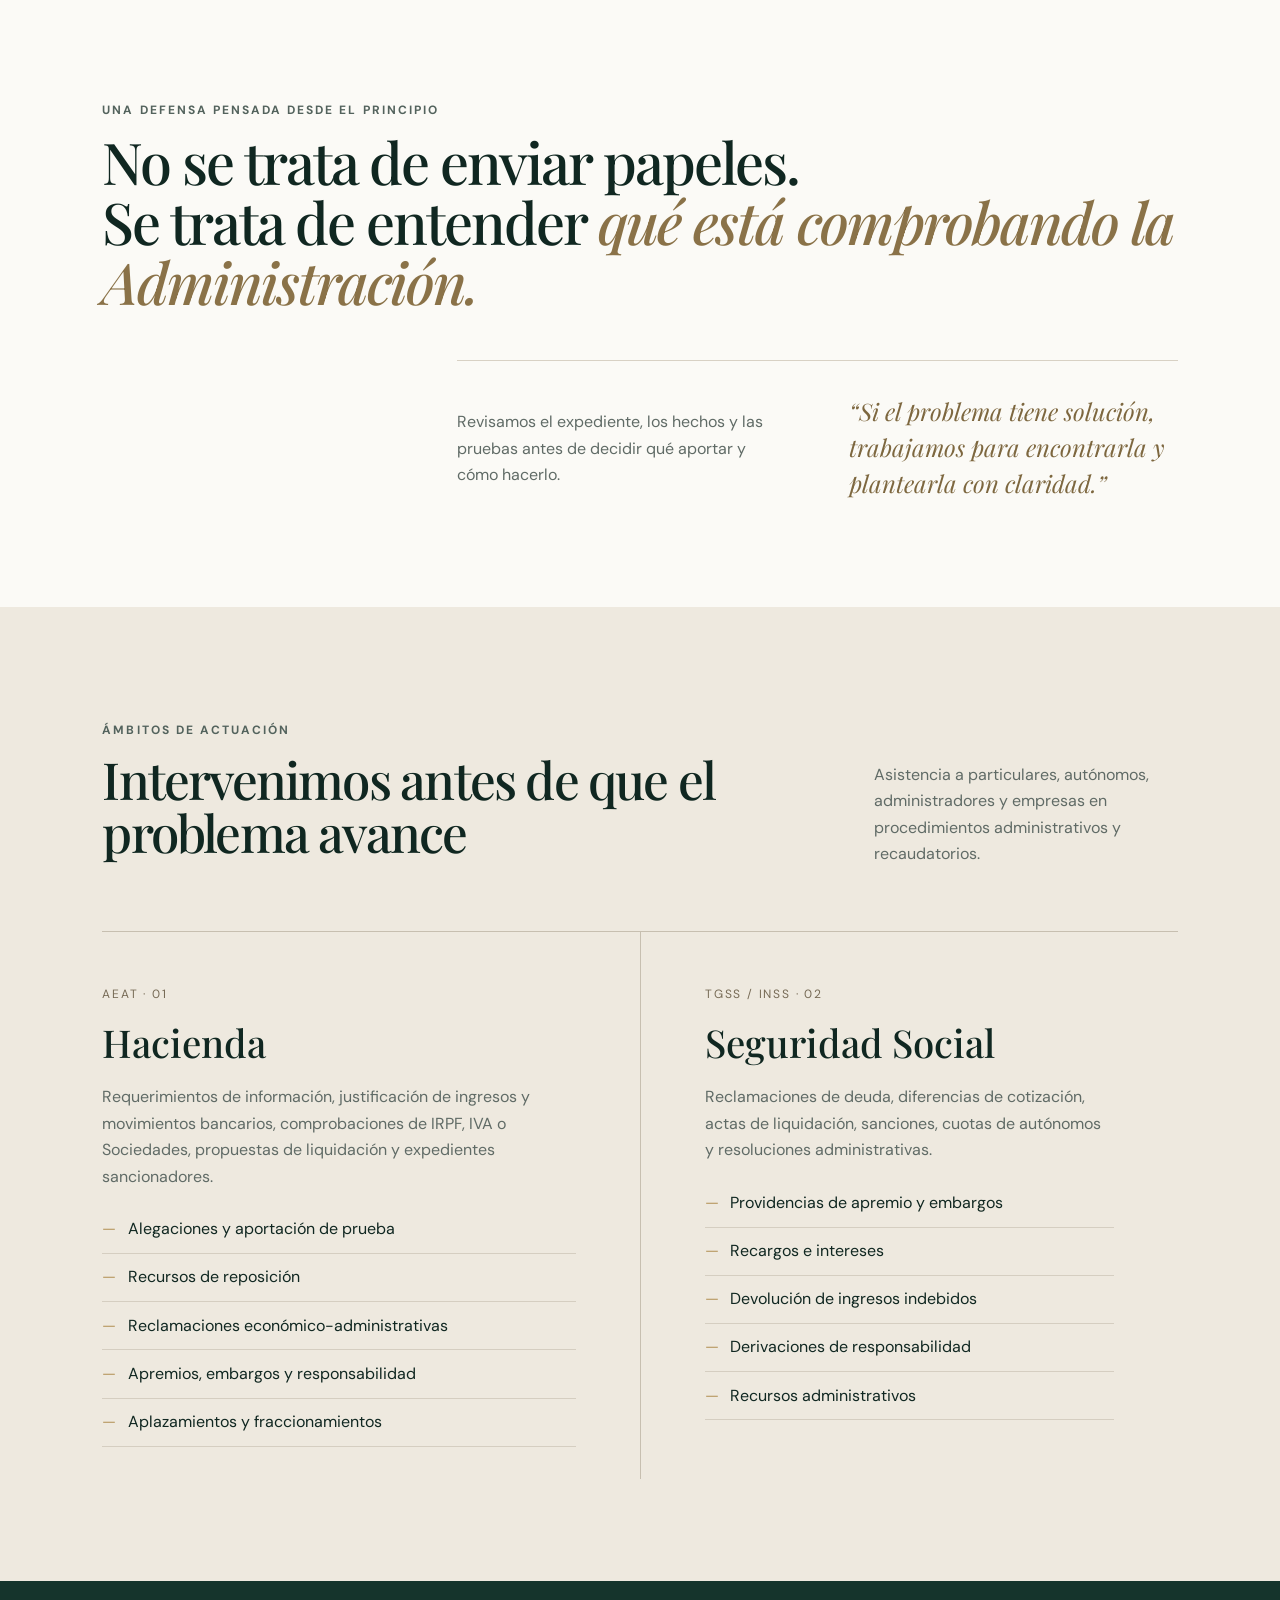
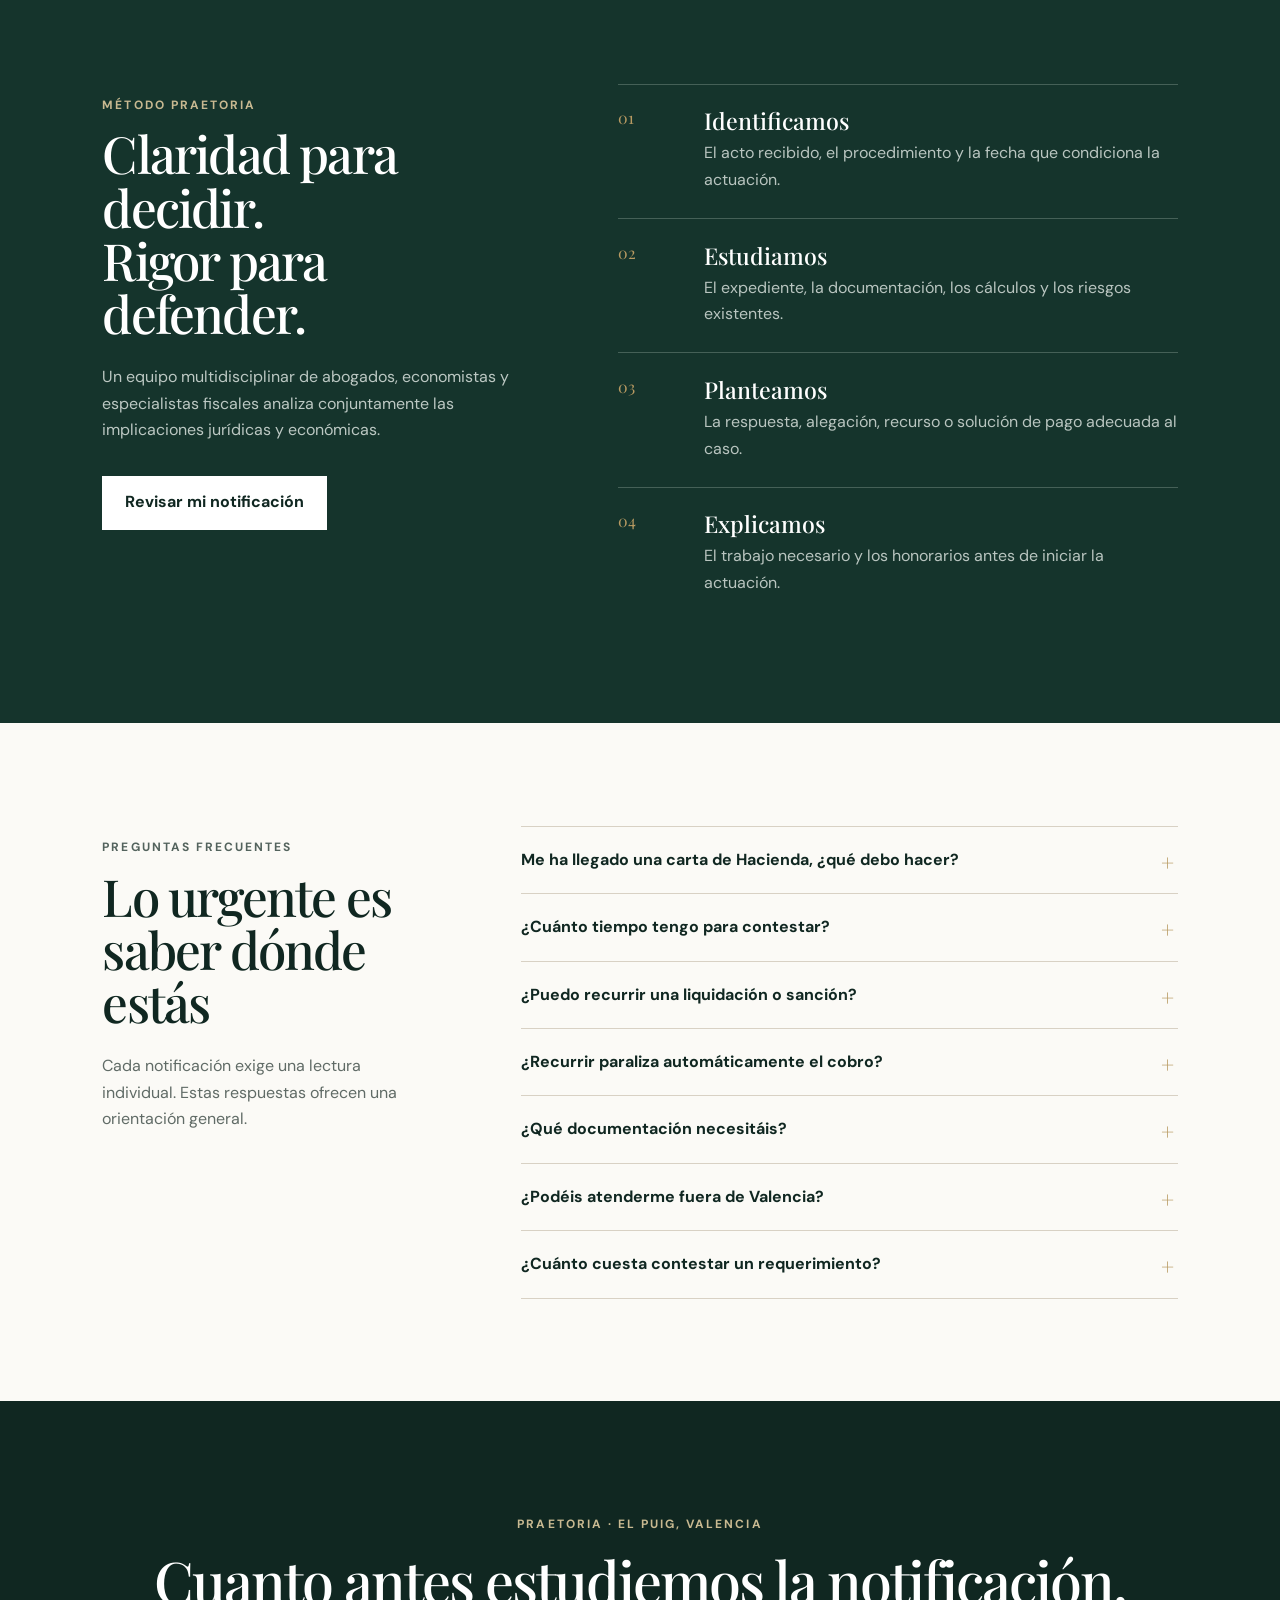
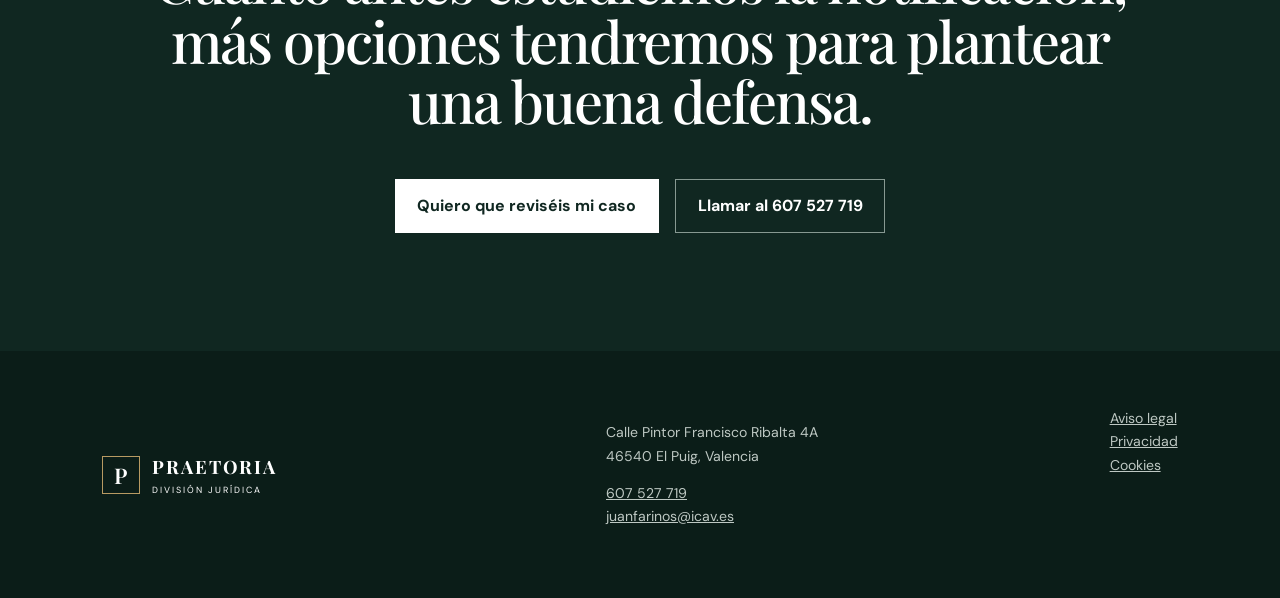
==== commit 657b98d7: "Fix SEO canonical, add favicon/robots/sitemap, improve a11y - Point canonical, og:url and JSON-LD to" ====
--- a/index.html
+++ b/index.html
@@ -4,15 +4,16 @@
   <meta charset="utf-8">
   <meta name="viewport" content="width=device-width,initial-scale=1">
   <title>Abogado Hacienda y Seguridad Social en Valencia | PRAETORIA</title>
-  <meta name="description" content="¿Has recibido un requerimiento, liquidación, sanción o deuda de Hacienda o Seguridad Social? Estudiamos tu caso, los plazos y la respuesta adecuada.">
+  <meta name="description" content="¿Has recibido un requerimiento, liquidación, sanción o deuda de Hacienda o Seguridad Social en Valencia, El Puig o cualquier punto de España? Estudiamos tu caso, los plazos y la respuesta adecuada.">
   <meta name="robots" content="index,follow,max-image-preview:large">
-  <link rel="canonical" href="https://praetoriaabogados.es/abogado-hacienda-seguridad-social-valencia/">
+  <link rel="canonical" href="https://farinosv44.github.io/hacienda-/">
   <meta property="og:type" content="website">
   <meta property="og:locale" content="es_ES">
   <meta property="og:title" content="Abogado Hacienda y Seguridad Social en Valencia | PRAETORIA">
   <meta property="og:description" content="Revisamos la notificación, los plazos y las opciones para responder, alegar o recurrir.">
-  <meta property="og:url" content="https://praetoriaabogados.es/abogado-hacienda-seguridad-social-valencia/">
+  <meta property="og:url" content="https://farinosv44.github.io/hacienda-/">
   <meta name="theme-color" content="#102721">
+  <link rel="icon" type="image/svg+xml" href="data:image/svg+xml,%3Csvg xmlns='http://www.w3.org/2000/svg' viewBox='0 0 64 64'%3E%3Crect width='64' height='64' fill='%23102721'/%3E%3Crect x='7' y='7' width='50' height='50' fill='none' stroke='%23b89a62' stroke-width='3'/%3E%3Ctext x='32' y='43' font-family='Georgia,serif' font-size='30' fill='%23b89a62' text-anchor='middle'%3EP%3C/text%3E%3C/svg%3E">
   <link rel="preconnect" href="https://fonts.googleapis.com">
   <link rel="preconnect" href="https://fonts.gstatic.com" crossorigin>
   <link href="https://fonts.googleapis.com/css2?family=DM+Sans:wght@400;500;600;700&family=Playfair+Display:wght@500;600&display=swap" rel="stylesheet">
@@ -22,11 +23,11 @@
     "@context":"https://schema.org",
     "@type":"LegalService",
     "name":"PRAETORIA División Jurídica",
-    "url":"https://praetoriaabogados.es/",
+    "url":"https://farinosv44.github.io/hacienda-/",
     "telephone":"+34607527719",
     "email":"juanfarinos@icav.es",
     "address":{"@type":"PostalAddress","streetAddress":"Calle Pintor Francisco Ribalta 4A","postalCode":"46540","addressLocality":"El Puig de Santa Maria","addressRegion":"Valencia","addressCountry":"ES"},
-    "areaServed":["Valencia","España"],
+    "areaServed":["Valencia","El Puig de Santa Maria","España"],
     "priceRange":"Honorarios según complejidad"
   }
   </script>
@@ -56,7 +57,7 @@
   <main>
     <section class="hero">
       <div class="hero-copy">
-        <p class="eyebrow">Defensa administrativa · Valencia y toda España</p>
+        <p class="eyebrow">Defensa administrativa · Valencia, El Puig y toda España</p>
         <h1>Abogados para requerimientos de <em>Hacienda y Seguridad Social</em></h1>
         <p class="lead">¿Has recibido una carta, liquidación, sanción o reclamación de deuda? Estudiamos la notificación, comprobamos los plazos y planteamos la respuesta, alegación o recurso adecuado.</p>
         <div class="trust-row" aria-label="Ventajas del servicio">
@@ -81,10 +82,10 @@
         <p class="privacy-note">Tus respuestas permanecen en tu dispositivo hasta que decidas enviarlas.</p>
       </div>
       <form id="case-form" novalidate>
-        <div class="progress-wrap"><span id="step-label">Paso 1 de 5</span><progress id="progress" value="1" max="5">20%</progress></div>
+        <div class="progress-wrap"><span id="step-label" aria-live="polite">Paso 1 de 5</span><progress id="progress" value="1" max="5" aria-hidden="true">20%</progress></div>
 
         <fieldset class="step active" data-step="1">
-          <legend>¿Quién te ha enviado la notificación?</legend>
+          <legend tabindex="-1">¿Quién te ha enviado la notificación?</legend>
           <div class="option-grid">
             <label class="option"><input type="radio" name="administracion" value="Hacienda / AEAT" required><span><b>Hacienda</b><small>Agencia Tributaria · AEAT</small></span></label>
             <label class="option"><input type="radio" name="administracion" value="Seguridad Social / TGSS"><span><b>Seguridad Social</b><small>Tesorería General · TGSS</small></span></label>
@@ -94,13 +95,13 @@
         </fieldset>
 
         <fieldset class="step" data-step="2">
-          <legend>¿Qué tipo de documento parece ser?</legend>
+          <legend tabindex="-1">¿Qué tipo de documento parece ser?</legend>
           <label class="field"><span>Selecciona la opción más parecida</span><select name="tipo" required><option value="">Seleccionar…</option></select></label>
           <p class="field-help">No pasa nada si no sabes identificarlo. Para confirmarlo necesitaremos revisar el documento completo.</p>
         </fieldset>
 
         <fieldset class="step" data-step="3">
-          <legend>¿Cuándo lo recibiste?</legend>
+          <legend tabindex="-1">¿Cuándo lo recibiste?</legend>
           <div class="two-cols">
             <label class="field"><span>Fecha de recepción o apertura</span><input type="date" name="fecha_recepcion" required></label>
             <label class="field"><span>Fecha límite indicada <i>(si la conoces)</i></span><input type="date" name="fecha_limite"></label>
@@ -109,13 +110,13 @@
         </fieldset>
 
         <fieldset class="step" data-step="4">
-          <legend>Cuéntanos brevemente qué ocurre</legend>
+          <legend tabindex="-1">Cuéntanos brevemente qué ocurre</legend>
           <label class="field"><span>Importe aproximado <i>(opcional)</i></span><select name="importe"><option>No aparece ninguna cantidad</option><option>Menos de 3.000 €</option><option>Entre 3.000 € y 10.000 €</option><option>Entre 10.000 € y 50.000 €</option><option>Más de 50.000 €</option><option>No lo sé</option></select></label>
           <label class="field"><span>Descripción breve</span><textarea name="descripcion" rows="4" maxlength="900" required placeholder="Por ejemplo: Hacienda me solicita justificar varios ingresos recibidos en mi cuenta…"></textarea><small class="counter">0/900</small></label>
         </fieldset>
 
         <fieldset class="step" data-step="5">
-          <legend>¿Cómo podemos contactar contigo?</legend>
+          <legend tabindex="-1">¿Cómo podemos contactar contigo?</legend>
           <div class="two-cols">
             <label class="field"><span>Nombre</span><input type="text" name="nombre" autocomplete="name" required></label>
             <label class="field"><span>Teléfono</span><input type="tel" name="telefono" autocomplete="tel" inputmode="tel" required></label>
--- a/styles.css
+++ b/styles.css
@@ -1,5 +1,5 @@
 :root{--ink:#102721;--ink-2:#183a31;--cream:#f3efe7;--paper:#fbfaf6;--gold:#b89a62;--line:#d8d1c4;--muted:#606b66;--white:#fff;--danger:#8d3b2f;--serif:"Playfair Display",Georgia,serif;--sans:"DM Sans",Arial,sans-serif}
-*{box-sizing:border-box}html{scroll-behavior:smooth}body{margin:0;background:var(--paper);color:var(--ink);font-family:var(--sans);font-size:16px;line-height:1.65}a{color:inherit}button,input,select,textarea{font:inherit}.skip{position:absolute;left:-999px;top:0;background:#fff;padding:.75rem;z-index:99}.skip:focus{left:1rem}.site-header{height:90px;display:flex;align-items:center;justify-content:space-between;gap:2rem;padding:0 clamp(1.25rem,5vw,5.5rem);border-bottom:1px solid rgba(16,39,33,.13);background:rgba(251,250,246,.94);position:sticky;top:0;z-index:20;backdrop-filter:blur(12px)}.brand{display:flex;align-items:center;gap:.75rem;text-decoration:none;letter-spacing:.13em}.brand-mark{width:38px;height:38px;display:grid;place-items:center;border:1px solid var(--gold);font:600 1.35rem var(--serif)}.brand b,.brand small{display:block}.brand b{font-family:var(--serif);font-size:1.15rem}.brand small{font-size:.56rem;letter-spacing:.22em}.site-header nav{display:flex;gap:2rem;font-size:.88rem}.site-header nav a{text-decoration:none}.site-header nav a:hover{text-decoration:underline;text-underline-offset:5px}.button{display:inline-flex;justify-content:center;align-items:center;min-height:52px;padding:.8rem 1.35rem;border:1px solid var(--gold);border-radius:0;background:var(--gold);color:#11231e;font-weight:700;text-decoration:none;cursor:pointer;transition:.2s}.button:hover{background:#c8aa72;border-color:#c8aa72;transform:translateY(-1px)}.button:focus-visible,a:focus-visible,input:focus-visible,select:focus-visible,textarea:focus-visible,summary:focus-visible{outline:3px solid #d8b66e;outline-offset:3px}.button-small{min-height:42px;padding:.5rem 1rem;font-size:.86rem}.hero{min-height:680px;display:grid;grid-template-columns:minmax(0,1.55fr) minmax(310px,.65fr);gap:clamp(2rem,7vw,8rem);align-items:center;padding:clamp(4rem,8vw,8rem) clamp(1.25rem,8vw,9rem);background:linear-gradient(120deg,#fbfaf6 0%,#f2eee5 100%);position:relative;overflow:hidden}.hero:after{content:"";position:absolute;width:430px;height:430px;border:1px solid rgba(184,154,98,.25);border-radius:50%;right:-190px;top:-180px}.eyebrow{text-transform:uppercase;letter-spacing:.17em;font-size:.75rem;font-weight:700;color:#53635d}.eyebrow.light{color:#c8b991}.hero h1,.promise h2,.section-heading h2,.method h2,.faq h2,.final-cta h2{font:500 clamp(2.65rem,5.8vw,5.7rem)/1.04 var(--serif);letter-spacing:-.035em;margin:.65rem 0 1.5rem}.hero h1{max-width:900px}.hero h1 em,.promise h2 em{color:#8a7248;font-style:italic}.lead{font-size:clamp(1.05rem,1.5vw,1.3rem);max-width:720px;color:#3f4d47}.trust-row{display:flex;flex-wrap:wrap;gap:.7rem 1.7rem;margin:2rem 0}.trust-row span:before{content:"";display:inline-block;width:5px;height:5px;background:var(--gold);transform:rotate(45deg);margin-right:.65rem;vertical-align:middle}.text-link{display:inline-flex;gap:.7rem;font-weight:700;text-decoration:none;border-bottom:1px solid;padding-bottom:.2rem}.deadline-card{background:var(--ink);color:white;padding:clamp(2rem,4vw,3.3rem);position:relative;z-index:1;box-shadow:0 24px 65px rgba(16,39,33,.18)}.card-number{color:var(--gold);font:500 4.5rem var(--serif);opacity:.45}.deadline-card h2{font:500 2.1rem var(--serif);margin:.3rem 0 1rem}.deadline-card p{color:#d9dfdb}.deadline-line{margin-top:2rem;padding-top:1.3rem;border-top:1px solid rgba(255,255,255,.2);display:flex;gap:.8rem}.deadline-line span{width:8px;height:8px;border-radius:50%;background:var(--gold);margin-top:.45rem}.deadline-line small{font-size:.8rem;color:#bfc9c4}.assessment{background:var(--ink);color:white;padding:clamp(4rem,8vw,7.5rem) clamp(1.25rem,8vw,9rem);display:grid;grid-template-columns:.72fr 1.28fr;gap:clamp(3rem,7vw,8rem)}.assessment-intro h2{font:500 clamp(2.2rem,4vw,4rem)/1.08 var(--serif);margin:.5rem 0 1.4rem}.assessment-intro>p:not(.eyebrow){color:#c7d0cc}.privacy-note{font-size:.82rem;border-left:2px solid var(--gold);padding-left:1rem;margin-top:2rem}.progress-wrap{display:flex;align-items:center;gap:1rem;color:#c3ccc8;font-size:.78rem;text-transform:uppercase;letter-spacing:.1em}progress{width:100%;height:2px;border:0;background:#385047}progress::-webkit-progress-bar{background:#385047}progress::-webkit-progress-value{background:var(--gold)}progress::-moz-progress-bar{background:var(--gold)}fieldset{border:0;padding:2rem 0 0;margin:0}.step{display:none}.step.active{display:block;animation:fade .25s ease}@keyframes fade{from{opacity:0;transform:translateY(7px)}}legend{font:500 clamp(1.45rem,2.5vw,2.15rem) var(--serif);margin-bottom:1.5rem}.option-grid{display:grid;grid-template-columns:1fr 1fr;gap:.75rem}.option{display:block;cursor:pointer}.option input{position:absolute;opacity:0}.option span{display:flex;flex-direction:column;border:1px solid #496057;padding:1.15rem;min-height:88px;transition:.2s}.option small{color:#aebbb5}.option input:checked+span{border-color:var(--gold);background:#1c3b32;box-shadow:inset 3px 0 var(--gold)}.option input:focus-visible+span{outline:3px solid var(--gold);outline-offset:2px}.field{display:block;margin-bottom:1.1rem}.field>span{display:block;font-weight:600;margin-bottom:.4rem}.field i{font-style:normal;color:#aebbb5;font-weight:400}.field input,.field select,.field textarea{width:100%;border:1px solid #496057;background:#153029;color:white;padding:.85rem 1rem;border-radius:0}.field input,.field select{min-height:52px}.field select option{color:#111}.field textarea{resize:vertical}.field-help,.counter,.legal-small{font-size:.78rem;color:#aebbb5}.counter{display:block;text-align:right}.two-cols{display:grid;grid-template-columns:1fr 1fr;gap:1rem}.warning{border-left:2px solid var(--gold);background:#18372e;padding:1rem 1.1rem;color:#d9e0dd;font-size:.9rem}.consent{display:flex;gap:.75rem;align-items:flex-start;margin:1rem 0}.consent input{margin-top:.35rem;width:18px;height:18px;accent-color:var(--gold)}.consent a{color:#d9c48f}.form-actions{display:flex;justify-content:flex-end;gap:.75rem;margin-top:1.5rem}.button-ghost{background:transparent;color:white;border-color:#536961}.button-ghost:hover{background:#18372e;border-color:#6c8179}.form-error{color:#ffd3ca;min-height:1.5rem;margin-top:.75rem}.success{padding-top:2rem}.success h3{font:500 2.3rem var(--serif);margin:.5rem 0 1rem}.success p{color:#c7d0cc;max-width:650px}.button-white{background:white;border-color:white;color:var(--ink);margin:1rem 1rem 1rem 0}.light-link{color:white;margin:1rem}.plain-button{display:block;background:none;border:0;color:#bfc9c4;text-decoration:underline;cursor:pointer;padding:.5rem 0}.promise,.services,.faq{padding:clamp(4rem,8vw,8rem) clamp(1.25rem,8vw,9rem)}.promise h2{font-size:clamp(2.35rem,4.5vw,4.7rem);max-width:1100px}.promise-grid{margin-left:33%;display:grid;grid-template-columns:1fr 1fr;gap:4rem;margin-top:3rem;padding-top:2rem;border-top:1px solid var(--line)}.promise-grid p{color:var(--muted)}blockquote{font:italic 1.5rem/1.5 var(--serif);margin:0;color:#7d673f}.services{background:#eee9df}.section-heading{display:grid;grid-template-columns:1.4fr .6fr;gap:4rem;align-items:end}.section-heading h2{font-size:clamp(2.3rem,4vw,4.2rem)}.section-heading>p{color:var(--muted)}.service-columns{display:grid;grid-template-columns:1fr 1fr;margin-top:3rem;border-top:1px solid #c7bfb0}.service-columns article{padding:3rem 5vw 1rem 0}.service-columns article+article{padding-left:5vw;border-left:1px solid #c7bfb0}.service-index{font-size:.75rem;letter-spacing:.15em;color:#766a55}.service-columns h3{font:500 2.4rem var(--serif);margin:.6rem 0}.service-columns p{color:var(--muted)}.service-columns ul{list-style:none;padding:0}.service-columns li{padding:.65rem 0;border-bottom:1px solid #d5cec1}.service-columns li:before{content:"—";color:var(--gold);margin-right:.7rem}.method{background:#15342c;color:white;padding:clamp(4rem,8vw,7.5rem) clamp(1.25rem,8vw,9rem);display:grid;grid-template-columns:.85fr 1.15fr;gap:8vw}.method h2{font-size:clamp(2.4rem,4vw,4.3rem)}.method>div>p:not(.eyebrow){color:#bcc8c3}.method ol{list-style:none;padding:0;margin:0}.method li{display:grid;grid-template-columns:70px 1fr;gap:1rem;border-top:1px solid #456057;padding:1.3rem 0}.method li>span{color:var(--gold);font-family:var(--serif)}.method h3{margin:0;font:500 1.45rem var(--serif)}.method li p{margin:.25rem 0;color:#b9c5c0}.faq{display:grid;grid-template-columns:.65fr 1.35fr;gap:8vw}.faq h2{font-size:clamp(2.4rem,4vw,4.2rem)}.faq>div>p:not(.eyebrow){color:var(--muted)}details{border-top:1px solid var(--line);padding:1.25rem 0}details:last-child{border-bottom:1px solid var(--line)}summary{font-weight:700;cursor:pointer;list-style:none;padding-right:2rem;position:relative}summary:after{content:"+";position:absolute;right:.2rem;font:1.4rem var(--serif);color:var(--gold)}details[open] summary:after{content:"−"}details p{color:var(--muted);padding-right:2rem}.final-cta{text-align:center;background:var(--ink);color:white;padding:clamp(4rem,8vw,7rem) max(1.25rem,10vw)}.final-cta h2{font-size:clamp(2.3rem,4.5vw,4.7rem);max-width:1050px;margin:1rem auto 2rem}.button-outline-light{background:transparent;border-color:#879992;color:white;margin:1rem 0}.button-outline-light:hover{background:#1d3b33;border-color:white}footer{padding:3.5rem clamp(1.25rem,8vw,9rem);display:grid;grid-template-columns:1fr 1fr auto;gap:3rem;background:#0b1d18;color:#bec8c3;font-size:.88rem}.footer-brand{color:white}.footer-links{display:flex;flex-direction:column}.mobile-call{display:none}
+*{box-sizing:border-box}html{scroll-behavior:smooth}body{margin:0;background:var(--paper);color:var(--ink);font-family:var(--sans);font-size:16px;line-height:1.65}a{color:inherit}button,input,select,textarea{font:inherit}.skip{position:absolute;left:-999px;top:0;background:#fff;padding:.75rem;z-index:99}.skip:focus{left:1rem}.site-header{height:90px;display:flex;align-items:center;justify-content:space-between;gap:2rem;padding:0 clamp(1.25rem,5vw,5.5rem);border-bottom:1px solid rgba(16,39,33,.13);background:rgba(251,250,246,.94);position:sticky;top:0;z-index:20;backdrop-filter:blur(12px)}.brand{display:flex;align-items:center;gap:.75rem;text-decoration:none;letter-spacing:.13em}.brand-mark{width:38px;height:38px;display:grid;place-items:center;border:1px solid var(--gold);font:600 1.35rem var(--serif)}.brand b,.brand small{display:block}.brand b{font-family:var(--serif);font-size:1.15rem}.brand small{font-size:.56rem;letter-spacing:.22em}.site-header nav{display:flex;gap:2rem;font-size:.88rem}.site-header nav a{text-decoration:none}.site-header nav a:hover{text-decoration:underline;text-underline-offset:5px}.button{display:inline-flex;justify-content:center;align-items:center;min-height:52px;padding:.8rem 1.35rem;border:1px solid var(--gold);border-radius:0;background:var(--gold);color:#11231e;font-weight:700;text-decoration:none;cursor:pointer;transition:.2s}.button:hover{background:#c8aa72;border-color:#c8aa72;transform:translateY(-1px)}.button:focus-visible,a:focus-visible,input:focus-visible,select:focus-visible,textarea:focus-visible,summary:focus-visible,legend:focus-visible{outline:3px solid #d8b66e;outline-offset:3px}legend:focus{outline:none}.button-small{min-height:42px;padding:.5rem 1rem;font-size:.86rem}.hero{min-height:680px;display:grid;grid-template-columns:minmax(0,1.55fr) minmax(310px,.65fr);gap:clamp(2rem,7vw,8rem);align-items:center;padding:clamp(4rem,8vw,8rem) clamp(1.25rem,8vw,9rem);background:linear-gradient(120deg,#fbfaf6 0%,#f2eee5 100%);position:relative;overflow:hidden}.hero:after{content:"";position:absolute;width:430px;height:430px;border:1px solid rgba(184,154,98,.25);border-radius:50%;right:-190px;top:-180px}.eyebrow{text-transform:uppercase;letter-spacing:.17em;font-size:.75rem;font-weight:700;color:#53635d}.eyebrow.light{color:#c8b991}.hero h1,.promise h2,.section-heading h2,.method h2,.faq h2,.final-cta h2{font:500 clamp(2.65rem,5.8vw,5.7rem)/1.04 var(--serif);letter-spacing:-.035em;margin:.65rem 0 1.5rem}.hero h1{max-width:900px}.hero h1 em,.promise h2 em{color:#8a7248;font-style:italic}.lead{font-size:clamp(1.05rem,1.5vw,1.3rem);max-width:720px;color:#3f4d47}.trust-row{display:flex;flex-wrap:wrap;gap:.7rem 1.7rem;margin:2rem 0}.trust-row span:before{content:"";display:inline-block;width:5px;height:5px;background:var(--gold);transform:rotate(45deg);margin-right:.65rem;vertical-align:middle}.text-link{display:inline-flex;gap:.7rem;font-weight:700;text-decoration:none;border-bottom:1px solid;padding-bottom:.2rem}.deadline-card{background:var(--ink);color:white;padding:clamp(2rem,4vw,3.3rem);position:relative;z-index:1;box-shadow:0 24px 65px rgba(16,39,33,.18)}.card-number{color:var(--gold);font:500 4.5rem var(--serif);opacity:.45}.deadline-card h2{font:500 2.1rem var(--serif);margin:.3rem 0 1rem}.deadline-card p{color:#d9dfdb}.deadline-line{margin-top:2rem;padding-top:1.3rem;border-top:1px solid rgba(255,255,255,.2);display:flex;gap:.8rem}.deadline-line span{width:8px;height:8px;border-radius:50%;background:var(--gold);margin-top:.45rem}.deadline-line small{font-size:.8rem;color:#bfc9c4}.assessment{background:var(--ink);color:white;padding:clamp(4rem,8vw,7.5rem) clamp(1.25rem,8vw,9rem);display:grid;grid-template-columns:.72fr 1.28fr;gap:clamp(3rem,7vw,8rem)}.assessment-intro h2{font:500 clamp(2.2rem,4vw,4rem)/1.08 var(--serif);margin:.5rem 0 1.4rem}.assessment-intro>p:not(.eyebrow){color:#c7d0cc}.privacy-note{font-size:.82rem;border-left:2px solid var(--gold);padding-left:1rem;margin-top:2rem}.progress-wrap{display:flex;align-items:center;gap:1rem;color:#c3ccc8;font-size:.78rem;text-transform:uppercase;letter-spacing:.1em}progress{width:100%;height:2px;border:0;background:#385047}progress::-webkit-progress-bar{background:#385047}progress::-webkit-progress-value{background:var(--gold)}progress::-moz-progress-bar{background:var(--gold)}fieldset{border:0;padding:2rem 0 0;margin:0}.step{display:none}.step.active{display:block;animation:fade .25s ease}@keyframes fade{from{opacity:0;transform:translateY(7px)}}legend{font:500 clamp(1.45rem,2.5vw,2.15rem) var(--serif);margin-bottom:1.5rem}.option-grid{display:grid;grid-template-columns:1fr 1fr;gap:.75rem}.option{display:block;cursor:pointer}.option input{position:absolute;opacity:0}.option span{display:flex;flex-direction:column;border:1px solid #496057;padding:1.15rem;min-height:88px;transition:.2s}.option small{color:#aebbb5}.option input:checked+span{border-color:var(--gold);background:#1c3b32;box-shadow:inset 3px 0 var(--gold)}.option input:focus-visible+span{outline:3px solid var(--gold);outline-offset:2px}.field{display:block;margin-bottom:1.1rem}.field>span{display:block;font-weight:600;margin-bottom:.4rem}.field i{font-style:normal;color:#aebbb5;font-weight:400}.field input,.field select,.field textarea{width:100%;border:1px solid #496057;background:#153029;color:white;padding:.85rem 1rem;border-radius:0}.field input,.field select{min-height:52px}.field select option{color:#111}.field textarea{resize:vertical}.field-help,.counter,.legal-small{font-size:.78rem;color:#aebbb5}.counter{display:block;text-align:right}.two-cols{display:grid;grid-template-columns:1fr 1fr;gap:1rem}.warning{border-left:2px solid var(--gold);background:#18372e;padding:1rem 1.1rem;color:#d9e0dd;font-size:.9rem}.consent{display:flex;gap:.75rem;align-items:flex-start;margin:1rem 0}.consent input{margin-top:.35rem;width:18px;height:18px;accent-color:var(--gold)}.consent a{color:#d9c48f}.form-actions{display:flex;justify-content:flex-end;gap:.75rem;margin-top:1.5rem}.button-ghost{background:transparent;color:white;border-color:#536961}.button-ghost:hover{background:#18372e;border-color:#6c8179}.form-error{color:#ffd3ca;min-height:1.5rem;margin-top:.75rem}.success{padding-top:2rem}.success h3{font:500 2.3rem var(--serif);margin:.5rem 0 1rem}.success p{color:#c7d0cc;max-width:650px}.button-white{background:white;border-color:white;color:var(--ink);margin:1rem 1rem 1rem 0}.light-link{color:white;margin:1rem}.plain-button{display:block;background:none;border:0;color:#bfc9c4;text-decoration:underline;cursor:pointer;padding:.5rem 0}.promise,.services,.faq{padding:clamp(4rem,8vw,8rem) clamp(1.25rem,8vw,9rem)}.promise h2{font-size:clamp(2.35rem,4.5vw,4.7rem);max-width:1100px}.promise-grid{margin-left:33%;display:grid;grid-template-columns:1fr 1fr;gap:4rem;margin-top:3rem;padding-top:2rem;border-top:1px solid var(--line)}.promise-grid p{color:var(--muted)}blockquote{font:italic 1.5rem/1.5 var(--serif);margin:0;color:#7d673f}.services{background:#eee9df}.section-heading{display:grid;grid-template-columns:1.4fr .6fr;gap:4rem;align-items:end}.section-heading h2{font-size:clamp(2.3rem,4vw,4.2rem)}.section-heading>p{color:var(--muted)}.service-columns{display:grid;grid-template-columns:1fr 1fr;margin-top:3rem;border-top:1px solid #c7bfb0}.service-columns article{padding:3rem 5vw 1rem 0}.service-columns article+article{padding-left:5vw;border-left:1px solid #c7bfb0}.service-index{font-size:.75rem;letter-spacing:.15em;color:#766a55}.service-columns h3{font:500 2.4rem var(--serif);margin:.6rem 0}.service-columns p{color:var(--muted)}.service-columns ul{list-style:none;padding:0}.service-columns li{padding:.65rem 0;border-bottom:1px solid #d5cec1}.service-columns li:before{content:"—";color:var(--gold);margin-right:.7rem}.method{background:#15342c;color:white;padding:clamp(4rem,8vw,7.5rem) clamp(1.25rem,8vw,9rem);display:grid;grid-template-columns:.85fr 1.15fr;gap:8vw}.method h2{font-size:clamp(2.4rem,4vw,4.3rem)}.method>div>p:not(.eyebrow){color:#bcc8c3}.method ol{list-style:none;padding:0;margin:0}.method li{display:grid;grid-template-columns:70px 1fr;gap:1rem;border-top:1px solid #456057;padding:1.3rem 0}.method li>span{color:var(--gold);font-family:var(--serif)}.method h3{margin:0;font:500 1.45rem var(--serif)}.method li p{margin:.25rem 0;color:#b9c5c0}.faq{display:grid;grid-template-columns:.65fr 1.35fr;gap:8vw}.faq h2{font-size:clamp(2.4rem,4vw,4.2rem)}.faq>div>p:not(.eyebrow){color:var(--muted)}details{border-top:1px solid var(--line);padding:1.25rem 0}details:last-child{border-bottom:1px solid var(--line)}summary{font-weight:700;cursor:pointer;list-style:none;padding-right:2rem;position:relative}summary:after{content:"+";position:absolute;right:.2rem;font:1.4rem var(--serif);color:var(--gold)}details[open] summary:after{content:"−"}details p{color:var(--muted);padding-right:2rem}.final-cta{text-align:center;background:var(--ink);color:white;padding:clamp(4rem,8vw,7rem) max(1.25rem,10vw)}.final-cta h2{font-size:clamp(2.3rem,4.5vw,4.7rem);max-width:1050px;margin:1rem auto 2rem}.button-outline-light{background:transparent;border-color:#879992;color:white;margin:1rem 0}.button-outline-light:hover{background:#1d3b33;border-color:white}footer{padding:3.5rem clamp(1.25rem,8vw,9rem);display:grid;grid-template-columns:1fr 1fr auto;gap:3rem;background:#0b1d18;color:#bec8c3;font-size:.88rem}.footer-brand{color:white}.footer-links{display:flex;flex-direction:column}.mobile-call{display:none}
 @media(max-width:850px){.site-header{height:74px}.site-header nav,.site-header>.button{display:none}.hero{grid-template-columns:1fr;min-height:auto;padding-top:4rem}.assessment,.method,.faq{grid-template-columns:1fr}.assessment{gap:2rem}.promise-grid{margin-left:0}.section-heading{grid-template-columns:1fr;gap:1rem}.service-columns{grid-template-columns:1fr}.service-columns article+article{border-left:0;border-top:1px solid #c7bfb0;padding-left:0}.method{gap:3rem}footer{grid-template-columns:1fr 1fr}.footer-brand{grid-column:1/-1}.mobile-call{display:block;position:fixed;z-index:30;bottom:.8rem;left:1rem;right:1rem;background:var(--gold);color:var(--ink);text-align:center;padding:.8rem;text-decoration:none;font-weight:700;box-shadow:0 8px 35px rgba(0,0,0,.25)}body{padding-bottom:4.4rem}}
 @media(max-width:560px){.hero h1{font-size:2.7rem}.deadline-card{padding:1.7rem}.option-grid,.two-cols,.promise-grid{grid-template-columns:1fr}.form-actions{flex-wrap:wrap}.form-actions .button{flex:1}.promise-grid{gap:1.5rem}.service-columns article{padding-right:0}.final-cta .button{width:100%;margin:.45rem 0}footer{grid-template-columns:1fr}.brand b{font-size:1rem}}
 @media(prefers-reduced-motion:reduce){html{scroll-behavior:auto}*,*:before,*:after{animation:none!important;transition:none!important}}
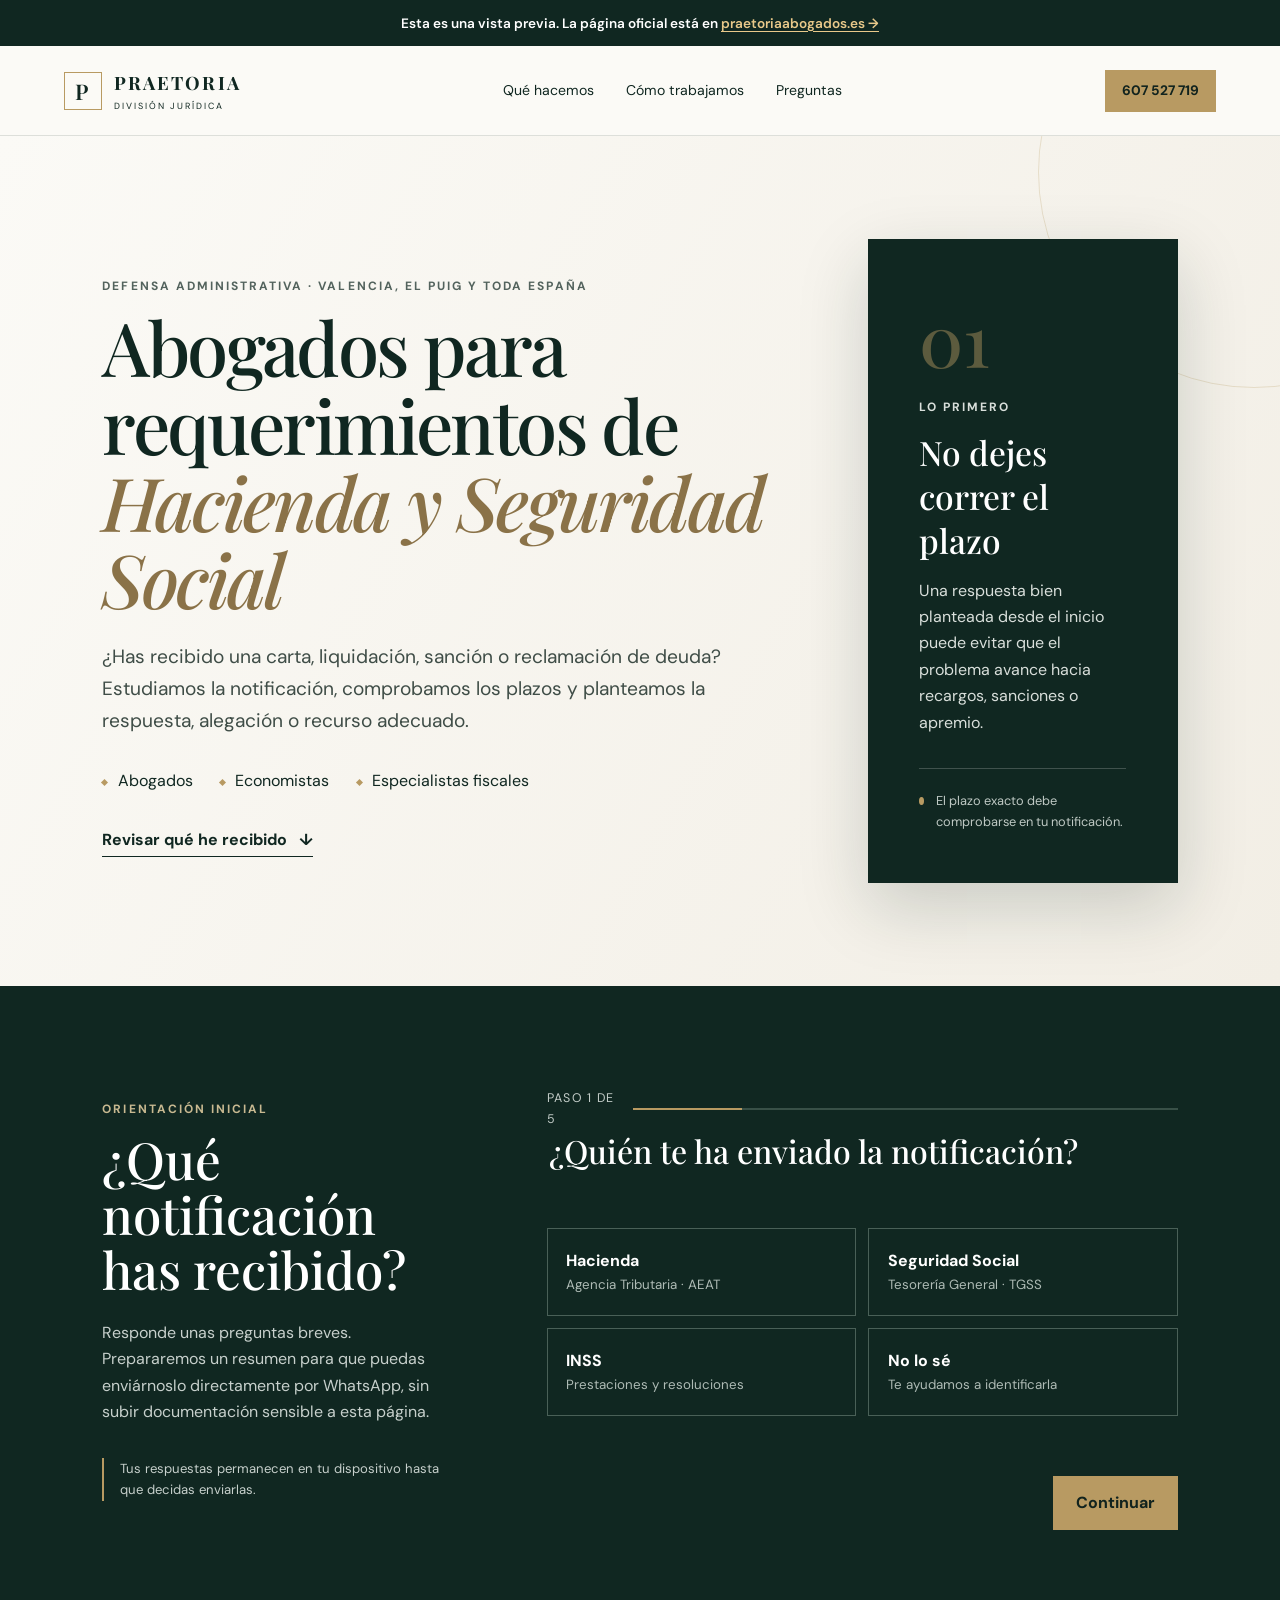
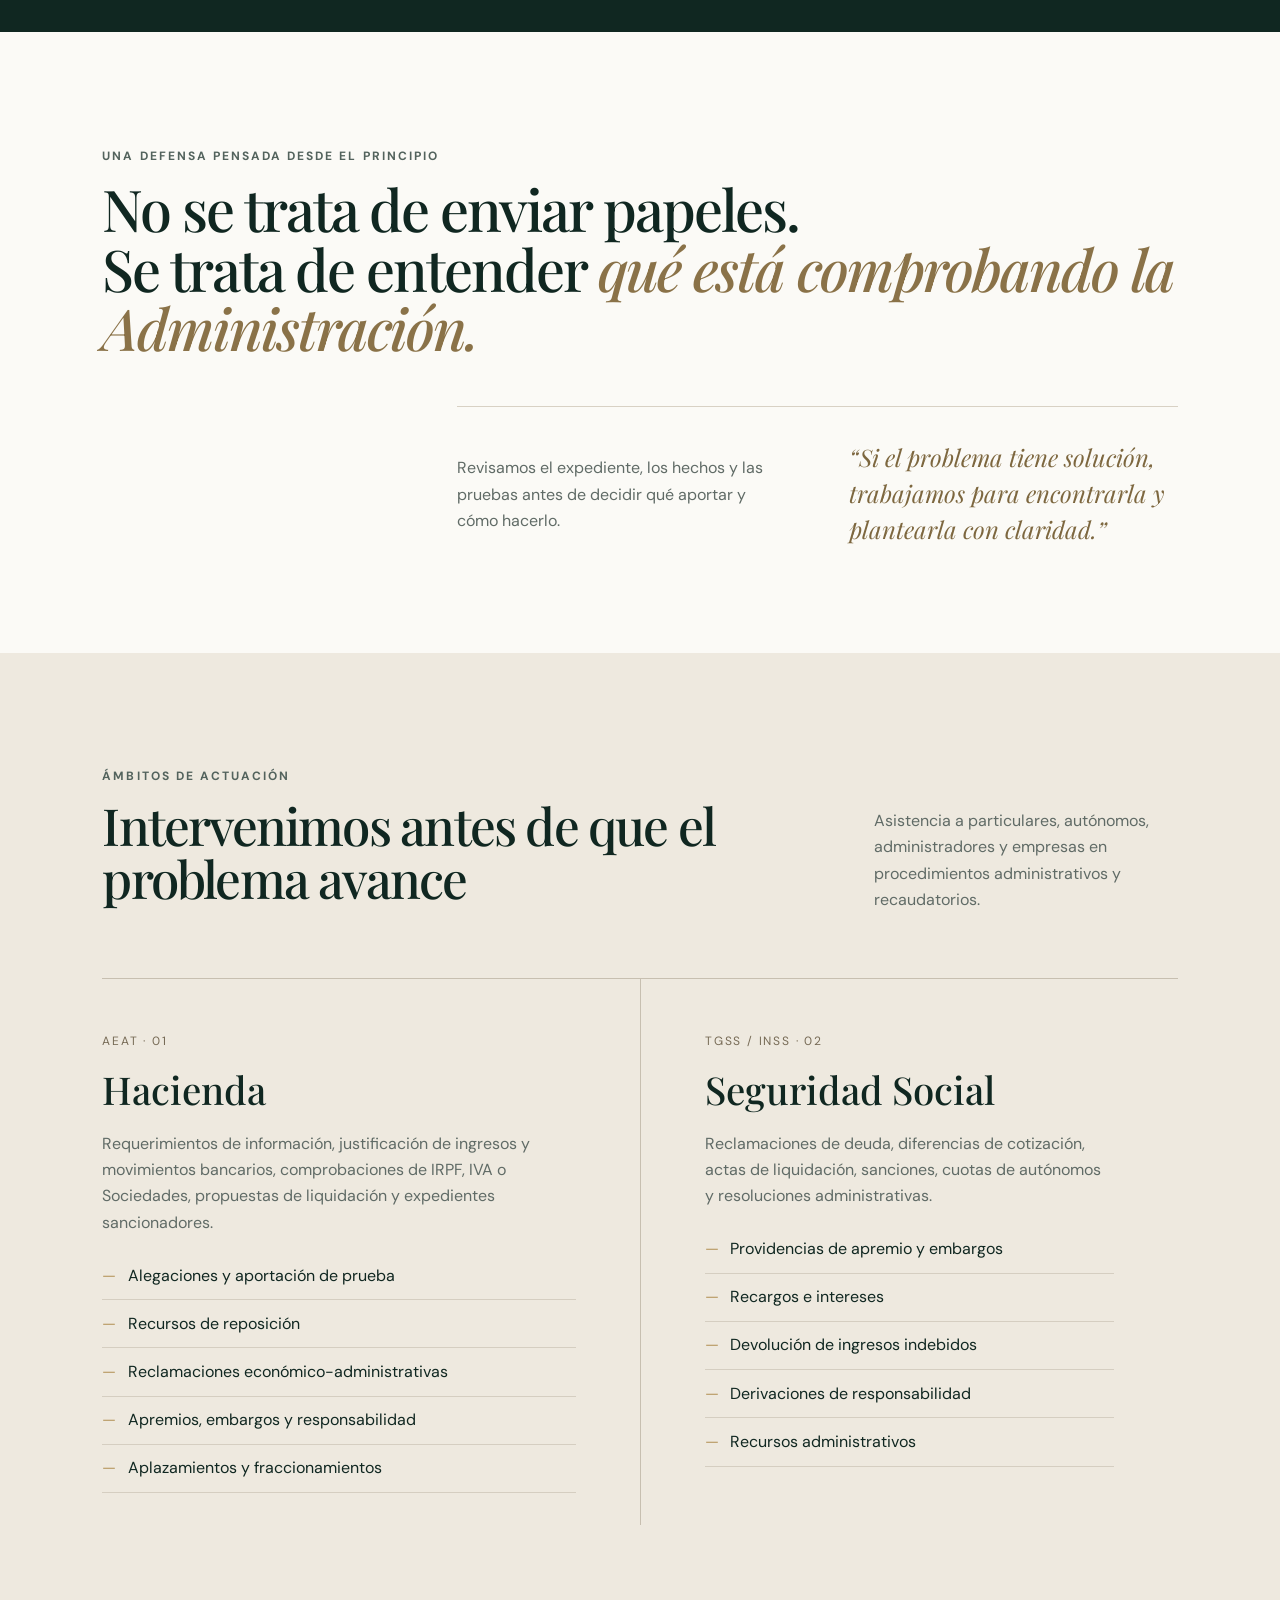
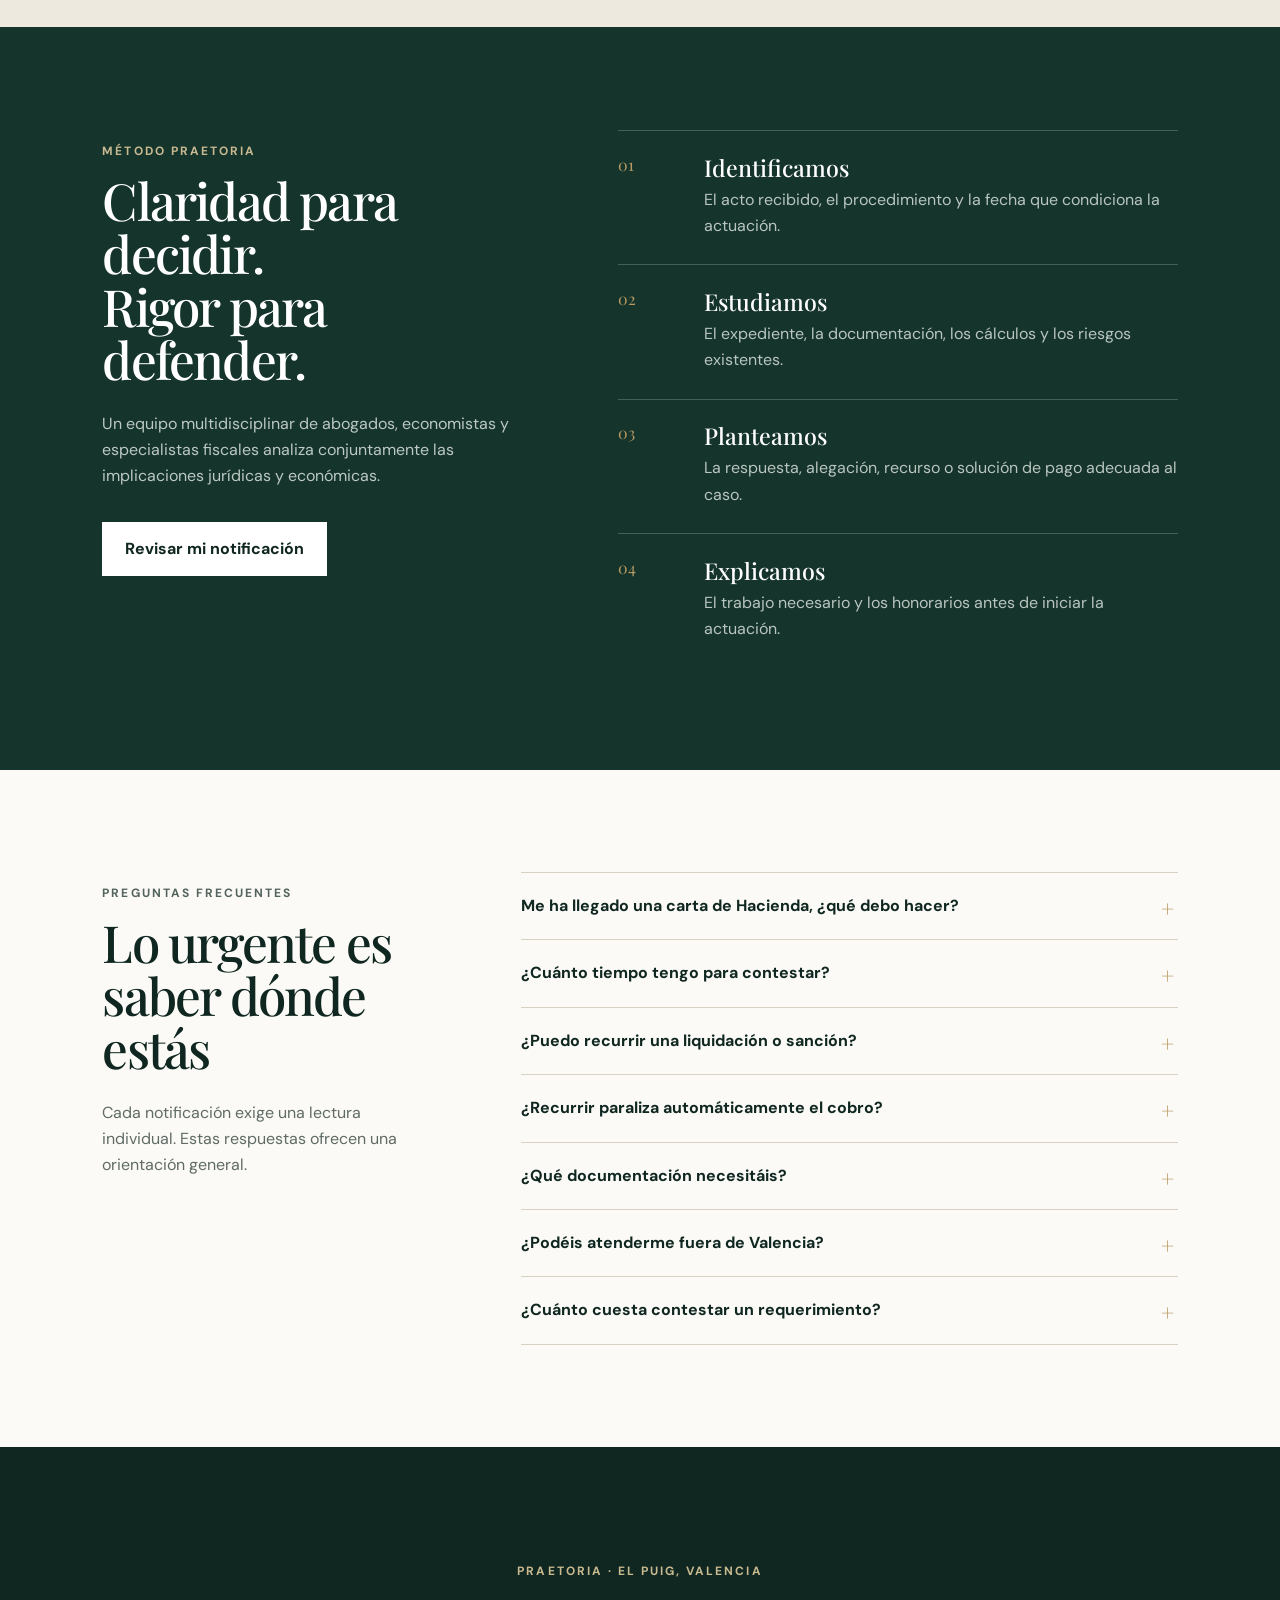
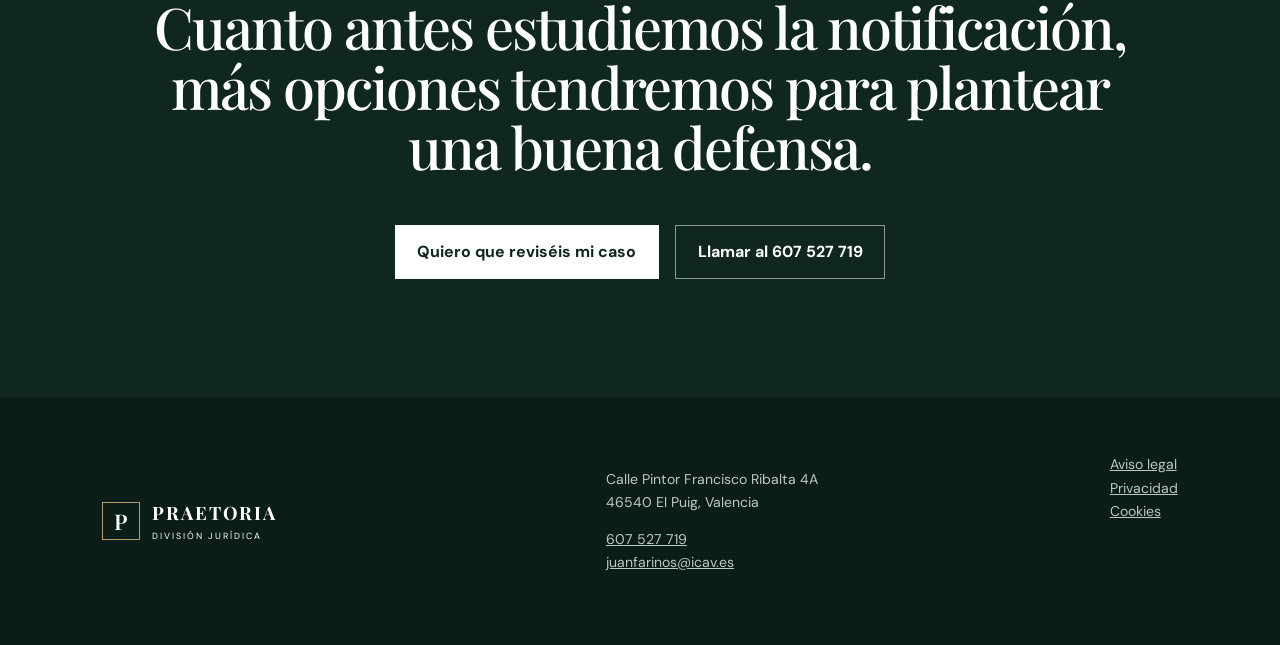
==== commit 7fb762f1: "Demote GitHub Pages copy now that the real PRAETORIA page is live The production page is verified li" ====
--- a/index.html
+++ b/index.html
@@ -5,13 +5,13 @@
   <meta name="viewport" content="width=device-width,initial-scale=1">
   <title>Abogado Hacienda y Seguridad Social en Valencia | PRAETORIA</title>
   <meta name="description" content="¿Has recibido un requerimiento, liquidación, sanción o deuda de Hacienda o Seguridad Social en Valencia, El Puig o cualquier punto de España? Estudiamos tu caso, los plazos y la respuesta adecuada.">
-  <meta name="robots" content="index,follow,max-image-preview:large">
-  <link rel="canonical" href="https://farinosv44.github.io/hacienda-/">
+  <meta name="robots" content="noindex,follow">
+  <link rel="canonical" href="https://praetoriaabogados.es/abogado-hacienda-y-seguridad-social-en-valencia/">
   <meta property="og:type" content="website">
   <meta property="og:locale" content="es_ES">
   <meta property="og:title" content="Abogado Hacienda y Seguridad Social en Valencia | PRAETORIA">
   <meta property="og:description" content="Revisamos la notificación, los plazos y las opciones para responder, alegar o recurrir.">
-  <meta property="og:url" content="https://farinosv44.github.io/hacienda-/">
+  <meta property="og:url" content="https://praetoriaabogados.es/abogado-hacienda-y-seguridad-social-en-valencia/">
   <meta name="theme-color" content="#102721">
   <link rel="icon" type="image/svg+xml" href="data:image/svg+xml,%3Csvg xmlns='http://www.w3.org/2000/svg' viewBox='0 0 64 64'%3E%3Crect width='64' height='64' fill='%23102721'/%3E%3Crect x='7' y='7' width='50' height='50' fill='none' stroke='%23b89a62' stroke-width='3'/%3E%3Ctext x='32' y='43' font-family='Georgia,serif' font-size='30' fill='%23b89a62' text-anchor='middle'%3EP%3C/text%3E%3C/svg%3E">
   <link rel="preconnect" href="https://fonts.googleapis.com">
@@ -23,7 +23,7 @@
     "@context":"https://schema.org",
     "@type":"LegalService",
     "name":"PRAETORIA División Jurídica",
-    "url":"https://farinosv44.github.io/hacienda-/",
+    "url":"https://praetoriaabogados.es/abogado-hacienda-y-seguridad-social-en-valencia/",
     "telephone":"+34607527719",
     "email":"juanfarinos@icav.es",
     "address":{"@type":"PostalAddress","streetAddress":"Calle Pintor Francisco Ribalta 4A","postalCode":"46540","addressLocality":"El Puig de Santa Maria","addressRegion":"Valencia","addressCountry":"ES"},
@@ -43,6 +43,7 @@
   </script>
 </head>
 <body>
+  <div class="preview-banner">Esta es una vista previa. La página oficial está en <a href="https://praetoriaabogados.es/abogado-hacienda-y-seguridad-social-en-valencia/">praetoriaabogados.es →</a></div>
   <a class="skip" href="#diagnostico">Ir al diagnóstico</a>
   <header class="site-header">
     <a class="brand" href="https://praetoriaabogados.es/" aria-label="PRAETORIA, inicio">
--- a/styles.css
+++ b/styles.css
@@ -1,5 +1,6 @@
 :root{--ink:#102721;--ink-2:#183a31;--cream:#f3efe7;--paper:#fbfaf6;--gold:#b89a62;--line:#d8d1c4;--muted:#606b66;--white:#fff;--danger:#8d3b2f;--serif:"Playfair Display",Georgia,serif;--sans:"DM Sans",Arial,sans-serif}
-*{box-sizing:border-box}html{scroll-behavior:smooth}body{margin:0;background:var(--paper);color:var(--ink);font-family:var(--sans);font-size:16px;line-height:1.65}a{color:inherit}button,input,select,textarea{font:inherit}.skip{position:absolute;left:-999px;top:0;background:#fff;padding:.75rem;z-index:99}.skip:focus{left:1rem}.site-header{height:90px;display:flex;align-items:center;justify-content:space-between;gap:2rem;padding:0 clamp(1.25rem,5vw,5.5rem);border-bottom:1px solid rgba(16,39,33,.13);background:rgba(251,250,246,.94);position:sticky;top:0;z-index:20;backdrop-filter:blur(12px)}.brand{display:flex;align-items:center;gap:.75rem;text-decoration:none;letter-spacing:.13em}.brand-mark{width:38px;height:38px;display:grid;place-items:center;border:1px solid var(--gold);font:600 1.35rem var(--serif)}.brand b,.brand small{display:block}.brand b{font-family:var(--serif);font-size:1.15rem}.brand small{font-size:.56rem;letter-spacing:.22em}.site-header nav{display:flex;gap:2rem;font-size:.88rem}.site-header nav a{text-decoration:none}.site-header nav a:hover{text-decoration:underline;text-underline-offset:5px}.button{display:inline-flex;justify-content:center;align-items:center;min-height:52px;padding:.8rem 1.35rem;border:1px solid var(--gold);border-radius:0;background:var(--gold);color:#11231e;font-weight:700;text-decoration:none;cursor:pointer;transition:.2s}.button:hover{background:#c8aa72;border-color:#c8aa72;transform:translateY(-1px)}.button:focus-visible,a:focus-visible,input:focus-visible,select:focus-visible,textarea:focus-visible,summary:focus-visible,legend:focus-visible{outline:3px solid #d8b66e;outline-offset:3px}legend:focus{outline:none}.button-small{min-height:42px;padding:.5rem 1rem;font-size:.86rem}.hero{min-height:680px;display:grid;grid-template-columns:minmax(0,1.55fr) minmax(310px,.65fr);gap:clamp(2rem,7vw,8rem);align-items:center;padding:clamp(4rem,8vw,8rem) clamp(1.25rem,8vw,9rem);background:linear-gradient(120deg,#fbfaf6 0%,#f2eee5 100%);position:relative;overflow:hidden}.hero:after{content:"";position:absolute;width:430px;height:430px;border:1px solid rgba(184,154,98,.25);border-radius:50%;right:-190px;top:-180px}.eyebrow{text-transform:uppercase;letter-spacing:.17em;font-size:.75rem;font-weight:700;color:#53635d}.eyebrow.light{color:#c8b991}.hero h1,.promise h2,.section-heading h2,.method h2,.faq h2,.final-cta h2{font:500 clamp(2.65rem,5.8vw,5.7rem)/1.04 var(--serif);letter-spacing:-.035em;margin:.65rem 0 1.5rem}.hero h1{max-width:900px}.hero h1 em,.promise h2 em{color:#8a7248;font-style:italic}.lead{font-size:clamp(1.05rem,1.5vw,1.3rem);max-width:720px;color:#3f4d47}.trust-row{display:flex;flex-wrap:wrap;gap:.7rem 1.7rem;margin:2rem 0}.trust-row span:before{content:"";display:inline-block;width:5px;height:5px;background:var(--gold);transform:rotate(45deg);margin-right:.65rem;vertical-align:middle}.text-link{display:inline-flex;gap:.7rem;font-weight:700;text-decoration:none;border-bottom:1px solid;padding-bottom:.2rem}.deadline-card{background:var(--ink);color:white;padding:clamp(2rem,4vw,3.3rem);position:relative;z-index:1;box-shadow:0 24px 65px rgba(16,39,33,.18)}.card-number{color:var(--gold);font:500 4.5rem var(--serif);opacity:.45}.deadline-card h2{font:500 2.1rem var(--serif);margin:.3rem 0 1rem}.deadline-card p{color:#d9dfdb}.deadline-line{margin-top:2rem;padding-top:1.3rem;border-top:1px solid rgba(255,255,255,.2);display:flex;gap:.8rem}.deadline-line span{width:8px;height:8px;border-radius:50%;background:var(--gold);margin-top:.45rem}.deadline-line small{font-size:.8rem;color:#bfc9c4}.assessment{background:var(--ink);color:white;padding:clamp(4rem,8vw,7.5rem) clamp(1.25rem,8vw,9rem);display:grid;grid-template-columns:.72fr 1.28fr;gap:clamp(3rem,7vw,8rem)}.assessment-intro h2{font:500 clamp(2.2rem,4vw,4rem)/1.08 var(--serif);margin:.5rem 0 1.4rem}.assessment-intro>p:not(.eyebrow){color:#c7d0cc}.privacy-note{font-size:.82rem;border-left:2px solid var(--gold);padding-left:1rem;margin-top:2rem}.progress-wrap{display:flex;align-items:center;gap:1rem;color:#c3ccc8;font-size:.78rem;text-transform:uppercase;letter-spacing:.1em}progress{width:100%;height:2px;border:0;background:#385047}progress::-webkit-progress-bar{background:#385047}progress::-webkit-progress-value{background:var(--gold)}progress::-moz-progress-bar{background:var(--gold)}fieldset{border:0;padding:2rem 0 0;margin:0}.step{display:none}.step.active{display:block;animation:fade .25s ease}@keyframes fade{from{opacity:0;transform:translateY(7px)}}legend{font:500 clamp(1.45rem,2.5vw,2.15rem) var(--serif);margin-bottom:1.5rem}.option-grid{display:grid;grid-template-columns:1fr 1fr;gap:.75rem}.option{display:block;cursor:pointer}.option input{position:absolute;opacity:0}.option span{display:flex;flex-direction:column;border:1px solid #496057;padding:1.15rem;min-height:88px;transition:.2s}.option small{color:#aebbb5}.option input:checked+span{border-color:var(--gold);background:#1c3b32;box-shadow:inset 3px 0 var(--gold)}.option input:focus-visible+span{outline:3px solid var(--gold);outline-offset:2px}.field{display:block;margin-bottom:1.1rem}.field>span{display:block;font-weight:600;margin-bottom:.4rem}.field i{font-style:normal;color:#aebbb5;font-weight:400}.field input,.field select,.field textarea{width:100%;border:1px solid #496057;background:#153029;color:white;padding:.85rem 1rem;border-radius:0}.field input,.field select{min-height:52px}.field select option{color:#111}.field textarea{resize:vertical}.field-help,.counter,.legal-small{font-size:.78rem;color:#aebbb5}.counter{display:block;text-align:right}.two-cols{display:grid;grid-template-columns:1fr 1fr;gap:1rem}.warning{border-left:2px solid var(--gold);background:#18372e;padding:1rem 1.1rem;color:#d9e0dd;font-size:.9rem}.consent{display:flex;gap:.75rem;align-items:flex-start;margin:1rem 0}.consent input{margin-top:.35rem;width:18px;height:18px;accent-color:var(--gold)}.consent a{color:#d9c48f}.form-actions{display:flex;justify-content:flex-end;gap:.75rem;margin-top:1.5rem}.button-ghost{background:transparent;color:white;border-color:#536961}.button-ghost:hover{background:#18372e;border-color:#6c8179}.form-error{color:#ffd3ca;min-height:1.5rem;margin-top:.75rem}.success{padding-top:2rem}.success h3{font:500 2.3rem var(--serif);margin:.5rem 0 1rem}.success p{color:#c7d0cc;max-width:650px}.button-white{background:white;border-color:white;color:var(--ink);margin:1rem 1rem 1rem 0}.light-link{color:white;margin:1rem}.plain-button{display:block;background:none;border:0;color:#bfc9c4;text-decoration:underline;cursor:pointer;padding:.5rem 0}.promise,.services,.faq{padding:clamp(4rem,8vw,8rem) clamp(1.25rem,8vw,9rem)}.promise h2{font-size:clamp(2.35rem,4.5vw,4.7rem);max-width:1100px}.promise-grid{margin-left:33%;display:grid;grid-template-columns:1fr 1fr;gap:4rem;margin-top:3rem;padding-top:2rem;border-top:1px solid var(--line)}.promise-grid p{color:var(--muted)}blockquote{font:italic 1.5rem/1.5 var(--serif);margin:0;color:#7d673f}.services{background:#eee9df}.section-heading{display:grid;grid-template-columns:1.4fr .6fr;gap:4rem;align-items:end}.section-heading h2{font-size:clamp(2.3rem,4vw,4.2rem)}.section-heading>p{color:var(--muted)}.service-columns{display:grid;grid-template-columns:1fr 1fr;margin-top:3rem;border-top:1px solid #c7bfb0}.service-columns article{padding:3rem 5vw 1rem 0}.service-columns article+article{padding-left:5vw;border-left:1px solid #c7bfb0}.service-index{font-size:.75rem;letter-spacing:.15em;color:#766a55}.service-columns h3{font:500 2.4rem var(--serif);margin:.6rem 0}.service-columns p{color:var(--muted)}.service-columns ul{list-style:none;padding:0}.service-columns li{padding:.65rem 0;border-bottom:1px solid #d5cec1}.service-columns li:before{content:"—";color:var(--gold);margin-right:.7rem}.method{background:#15342c;color:white;padding:clamp(4rem,8vw,7.5rem) clamp(1.25rem,8vw,9rem);display:grid;grid-template-columns:.85fr 1.15fr;gap:8vw}.method h2{font-size:clamp(2.4rem,4vw,4.3rem)}.method>div>p:not(.eyebrow){color:#bcc8c3}.method ol{list-style:none;padding:0;margin:0}.method li{display:grid;grid-template-columns:70px 1fr;gap:1rem;border-top:1px solid #456057;padding:1.3rem 0}.method li>span{color:var(--gold);font-family:var(--serif)}.method h3{margin:0;font:500 1.45rem var(--serif)}.method li p{margin:.25rem 0;color:#b9c5c0}.faq{display:grid;grid-template-columns:.65fr 1.35fr;gap:8vw}.faq h2{font-size:clamp(2.4rem,4vw,4.2rem)}.faq>div>p:not(.eyebrow){color:var(--muted)}details{border-top:1px solid var(--line);padding:1.25rem 0}details:last-child{border-bottom:1px solid var(--line)}summary{font-weight:700;cursor:pointer;list-style:none;padding-right:2rem;position:relative}summary:after{content:"+";position:absolute;right:.2rem;font:1.4rem var(--serif);color:var(--gold)}details[open] summary:after{content:"−"}details p{color:var(--muted);padding-right:2rem}.final-cta{text-align:center;background:var(--ink);color:white;padding:clamp(4rem,8vw,7rem) max(1.25rem,10vw)}.final-cta h2{font-size:clamp(2.3rem,4.5vw,4.7rem);max-width:1050px;margin:1rem auto 2rem}.button-outline-light{background:transparent;border-color:#879992;color:white;margin:1rem 0}.button-outline-light:hover{background:#1d3b33;border-color:white}footer{padding:3.5rem clamp(1.25rem,8vw,9rem);display:grid;grid-template-columns:1fr 1fr auto;gap:3rem;background:#0b1d18;color:#bec8c3;font-size:.88rem}.footer-brand{color:white}.footer-links{display:flex;flex-direction:column}.mobile-call{display:none}
+.preview-banner{background:#102721;color:#fff;text-align:center;padding:.85rem 1rem;font:600 .85rem/1.4 var(--sans)}.preview-banner a{color:#e9c98a;text-decoration:underline;text-underline-offset:3px}
+*{box-sizing:border-box}[hidden]{display:none!important}html{scroll-behavior:smooth}body{margin:0;background:var(--paper);color:var(--ink);font-family:var(--sans);font-size:16px;line-height:1.65}a{color:inherit}button,input,select,textarea{font:inherit}.skip{position:absolute;left:-999px;top:0;background:#fff;padding:.75rem;z-index:99}.skip:focus{left:1rem}.site-header{height:90px;display:flex;align-items:center;justify-content:space-between;gap:2rem;padding:0 clamp(1.25rem,5vw,5.5rem);border-bottom:1px solid rgba(16,39,33,.13);background:rgba(251,250,246,.94);position:sticky;top:0;z-index:20;backdrop-filter:blur(12px)}.brand{display:flex;align-items:center;gap:.75rem;text-decoration:none;letter-spacing:.13em}.brand-mark{width:38px;height:38px;display:grid;place-items:center;border:1px solid var(--gold);font:600 1.35rem var(--serif)}.brand b,.brand small{display:block}.brand b{font-family:var(--serif);font-size:1.15rem}.brand small{font-size:.56rem;letter-spacing:.22em}.site-header nav{display:flex;gap:2rem;font-size:.88rem}.site-header nav a{text-decoration:none}.site-header nav a:hover{text-decoration:underline;text-underline-offset:5px}.button{display:inline-flex;justify-content:center;align-items:center;min-height:52px;padding:.8rem 1.35rem;border:1px solid var(--gold);border-radius:0;background:var(--gold);color:#11231e;font-weight:700;text-decoration:none;cursor:pointer;transition:.2s}.button:hover{background:#c8aa72;border-color:#c8aa72;transform:translateY(-1px)}.button:focus-visible,a:focus-visible,input:focus-visible,select:focus-visible,textarea:focus-visible,summary:focus-visible,legend:focus-visible{outline:3px solid #d8b66e;outline-offset:3px}legend:focus{outline:none}.button-small{min-height:42px;padding:.5rem 1rem;font-size:.86rem}.hero{min-height:680px;display:grid;grid-template-columns:minmax(0,1.55fr) minmax(310px,.65fr);gap:clamp(2rem,7vw,8rem);align-items:center;padding:clamp(4rem,8vw,8rem) clamp(1.25rem,8vw,9rem);background:linear-gradient(120deg,#fbfaf6 0%,#f2eee5 100%);position:relative;overflow:hidden}.hero:after{content:"";position:absolute;width:430px;height:430px;border:1px solid rgba(184,154,98,.25);border-radius:50%;right:-190px;top:-180px}.eyebrow{text-transform:uppercase;letter-spacing:.17em;font-size:.75rem;font-weight:700;color:#53635d}.eyebrow.light{color:#c8b991}.hero h1,.promise h2,.section-heading h2,.method h2,.faq h2,.final-cta h2{font:500 clamp(2.65rem,5.8vw,5.7rem)/1.04 var(--serif);letter-spacing:-.035em;margin:.65rem 0 1.5rem}.hero h1{max-width:900px}.hero h1 em,.promise h2 em{color:#8a7248;font-style:italic}.lead{font-size:clamp(1.05rem,1.5vw,1.3rem);max-width:720px;color:#3f4d47}.trust-row{display:flex;flex-wrap:wrap;gap:.7rem 1.7rem;margin:2rem 0}.trust-row span:before{content:"";display:inline-block;width:5px;height:5px;background:var(--gold);transform:rotate(45deg);margin-right:.65rem;vertical-align:middle}.text-link{display:inline-flex;gap:.7rem;font-weight:700;text-decoration:none;border-bottom:1px solid;padding-bottom:.2rem}.deadline-card{background:var(--ink);color:white;padding:clamp(2rem,4vw,3.3rem);position:relative;z-index:1;box-shadow:0 24px 65px rgba(16,39,33,.18)}.card-number{color:var(--gold);font:500 4.5rem var(--serif);opacity:.45}.deadline-card h2{font:500 2.1rem var(--serif);margin:.3rem 0 1rem}.deadline-card p{color:#d9dfdb}.deadline-line{margin-top:2rem;padding-top:1.3rem;border-top:1px solid rgba(255,255,255,.2);display:flex;gap:.8rem}.deadline-line span{width:8px;height:8px;border-radius:50%;background:var(--gold);margin-top:.45rem}.deadline-line small{font-size:.8rem;color:#bfc9c4}.assessment{background:var(--ink);color:white;padding:clamp(4rem,8vw,7.5rem) clamp(1.25rem,8vw,9rem);display:grid;grid-template-columns:.72fr 1.28fr;gap:clamp(3rem,7vw,8rem)}.assessment-intro h2{font:500 clamp(2.2rem,4vw,4rem)/1.08 var(--serif);margin:.5rem 0 1.4rem}.assessment-intro>p:not(.eyebrow){color:#c7d0cc}.privacy-note{font-size:.82rem;border-left:2px solid var(--gold);padding-left:1rem;margin-top:2rem}.progress-wrap{display:flex;align-items:center;gap:1rem;color:#c3ccc8;font-size:.78rem;text-transform:uppercase;letter-spacing:.1em}progress{width:100%;height:2px;border:0;background:#385047}progress::-webkit-progress-bar{background:#385047}progress::-webkit-progress-value{background:var(--gold)}progress::-moz-progress-bar{background:var(--gold)}fieldset{border:0;padding:2rem 0 0;margin:0}.step{display:none}.step.active{display:block;animation:fade .25s ease}@keyframes fade{from{opacity:0;transform:translateY(7px)}}legend{font:500 clamp(1.45rem,2.5vw,2.15rem) var(--serif);margin-bottom:1.5rem}.option-grid{display:grid;grid-template-columns:1fr 1fr;gap:.75rem}.option{display:block;cursor:pointer}.option input{position:absolute;opacity:0}.option span{display:flex;flex-direction:column;border:1px solid #496057;padding:1.15rem;min-height:88px;transition:.2s}.option small{color:#aebbb5}.option input:checked+span{border-color:var(--gold);background:#1c3b32;box-shadow:inset 3px 0 var(--gold)}.option input:focus-visible+span{outline:3px solid var(--gold);outline-offset:2px}.field{display:block;margin-bottom:1.1rem}.field>span{display:block;font-weight:600;margin-bottom:.4rem}.field i{font-style:normal;color:#aebbb5;font-weight:400}.field input,.field select,.field textarea{width:100%;border:1px solid #496057;background:#153029;color:white;padding:.85rem 1rem;border-radius:0}.field input,.field select{min-height:52px}.field select option{color:#111}.field textarea{resize:vertical}.field-help,.counter,.legal-small{font-size:.78rem;color:#aebbb5}.counter{display:block;text-align:right}.two-cols{display:grid;grid-template-columns:1fr 1fr;gap:1rem}.warning{border-left:2px solid var(--gold);background:#18372e;padding:1rem 1.1rem;color:#d9e0dd;font-size:.9rem}.consent{display:flex;gap:.75rem;align-items:flex-start;margin:1rem 0}.consent input{margin-top:.35rem;width:18px;height:18px;accent-color:var(--gold)}.consent a{color:#d9c48f}.form-actions{display:flex;justify-content:flex-end;gap:.75rem;margin-top:1.5rem}.button-ghost{background:transparent;color:white;border-color:#536961}.button-ghost:hover{background:#18372e;border-color:#6c8179}.form-error{color:#ffd3ca;min-height:1.5rem;margin-top:.75rem}.success{padding-top:2rem}.success h3{font:500 2.3rem var(--serif);margin:.5rem 0 1rem}.success p{color:#c7d0cc;max-width:650px}.button-white{background:white;border-color:white;color:var(--ink);margin:1rem 1rem 1rem 0}.light-link{color:white;margin:1rem}.plain-button{display:block;background:none;border:0;color:#bfc9c4;text-decoration:underline;cursor:pointer;padding:.5rem 0}.promise,.services,.faq{padding:clamp(4rem,8vw,8rem) clamp(1.25rem,8vw,9rem)}.promise h2{font-size:clamp(2.35rem,4.5vw,4.7rem);max-width:1100px}.promise-grid{margin-left:33%;display:grid;grid-template-columns:1fr 1fr;gap:4rem;margin-top:3rem;padding-top:2rem;border-top:1px solid var(--line)}.promise-grid p{color:var(--muted)}blockquote{font:italic 1.5rem/1.5 var(--serif);margin:0;color:#7d673f}.services{background:#eee9df}.section-heading{display:grid;grid-template-columns:1.4fr .6fr;gap:4rem;align-items:end}.section-heading h2{font-size:clamp(2.3rem,4vw,4.2rem)}.section-heading>p{color:var(--muted)}.service-columns{display:grid;grid-template-columns:1fr 1fr;margin-top:3rem;border-top:1px solid #c7bfb0}.service-columns article{padding:3rem 5vw 1rem 0}.service-columns article+article{padding-left:5vw;border-left:1px solid #c7bfb0}.service-index{font-size:.75rem;letter-spacing:.15em;color:#766a55}.service-columns h3{font:500 2.4rem var(--serif);margin:.6rem 0}.service-columns p{color:var(--muted)}.service-columns ul{list-style:none;padding:0}.service-columns li{padding:.65rem 0;border-bottom:1px solid #d5cec1}.service-columns li:before{content:"—";color:var(--gold);margin-right:.7rem}.method{background:#15342c;color:white;padding:clamp(4rem,8vw,7.5rem) clamp(1.25rem,8vw,9rem);display:grid;grid-template-columns:.85fr 1.15fr;gap:8vw}.method h2{font-size:clamp(2.4rem,4vw,4.3rem)}.method>div>p:not(.eyebrow){color:#bcc8c3}.method ol{list-style:none;padding:0;margin:0}.method li{display:grid;grid-template-columns:70px 1fr;gap:1rem;border-top:1px solid #456057;padding:1.3rem 0}.method li>span{color:var(--gold);font-family:var(--serif)}.method h3{margin:0;font:500 1.45rem var(--serif)}.method li p{margin:.25rem 0;color:#b9c5c0}.faq{display:grid;grid-template-columns:.65fr 1.35fr;gap:8vw}.faq h2{font-size:clamp(2.4rem,4vw,4.2rem)}.faq>div>p:not(.eyebrow){color:var(--muted)}details{border-top:1px solid var(--line);padding:1.25rem 0}details:last-child{border-bottom:1px solid var(--line)}summary{font-weight:700;cursor:pointer;list-style:none;padding-right:2rem;position:relative}summary:after{content:"+";position:absolute;right:.2rem;font:1.4rem var(--serif);color:var(--gold)}details[open] summary:after{content:"−"}details p{color:var(--muted);padding-right:2rem}.final-cta{text-align:center;background:var(--ink);color:white;padding:clamp(4rem,8vw,7rem) max(1.25rem,10vw)}.final-cta h2{font-size:clamp(2.3rem,4.5vw,4.7rem);max-width:1050px;margin:1rem auto 2rem}.button-outline-light{background:transparent;border-color:#879992;color:white;margin:1rem 0}.button-outline-light:hover{background:#1d3b33;border-color:white}footer{padding:3.5rem clamp(1.25rem,8vw,9rem);display:grid;grid-template-columns:1fr 1fr auto;gap:3rem;background:#0b1d18;color:#bec8c3;font-size:.88rem}.footer-brand{color:white}.footer-links{display:flex;flex-direction:column}.mobile-call{display:none}
 @media(max-width:850px){.site-header{height:74px}.site-header nav,.site-header>.button{display:none}.hero{grid-template-columns:1fr;min-height:auto;padding-top:4rem}.assessment,.method,.faq{grid-template-columns:1fr}.assessment{gap:2rem}.promise-grid{margin-left:0}.section-heading{grid-template-columns:1fr;gap:1rem}.service-columns{grid-template-columns:1fr}.service-columns article+article{border-left:0;border-top:1px solid #c7bfb0;padding-left:0}.method{gap:3rem}footer{grid-template-columns:1fr 1fr}.footer-brand{grid-column:1/-1}.mobile-call{display:block;position:fixed;z-index:30;bottom:.8rem;left:1rem;right:1rem;background:var(--gold);color:var(--ink);text-align:center;padding:.8rem;text-decoration:none;font-weight:700;box-shadow:0 8px 35px rgba(0,0,0,.25)}body{padding-bottom:4.4rem}}
 @media(max-width:560px){.hero h1{font-size:2.7rem}.deadline-card{padding:1.7rem}.option-grid,.two-cols,.promise-grid{grid-template-columns:1fr}.form-actions{flex-wrap:wrap}.form-actions .button{flex:1}.promise-grid{gap:1.5rem}.service-columns article{padding-right:0}.final-cta .button{width:100%;margin:.45rem 0}footer{grid-template-columns:1fr}.brand b{font-size:1rem}}
 @media(prefers-reduced-motion:reduce){html{scroll-behavior:auto}*,*:before,*:after{animation:none!important;transition:none!important}}
